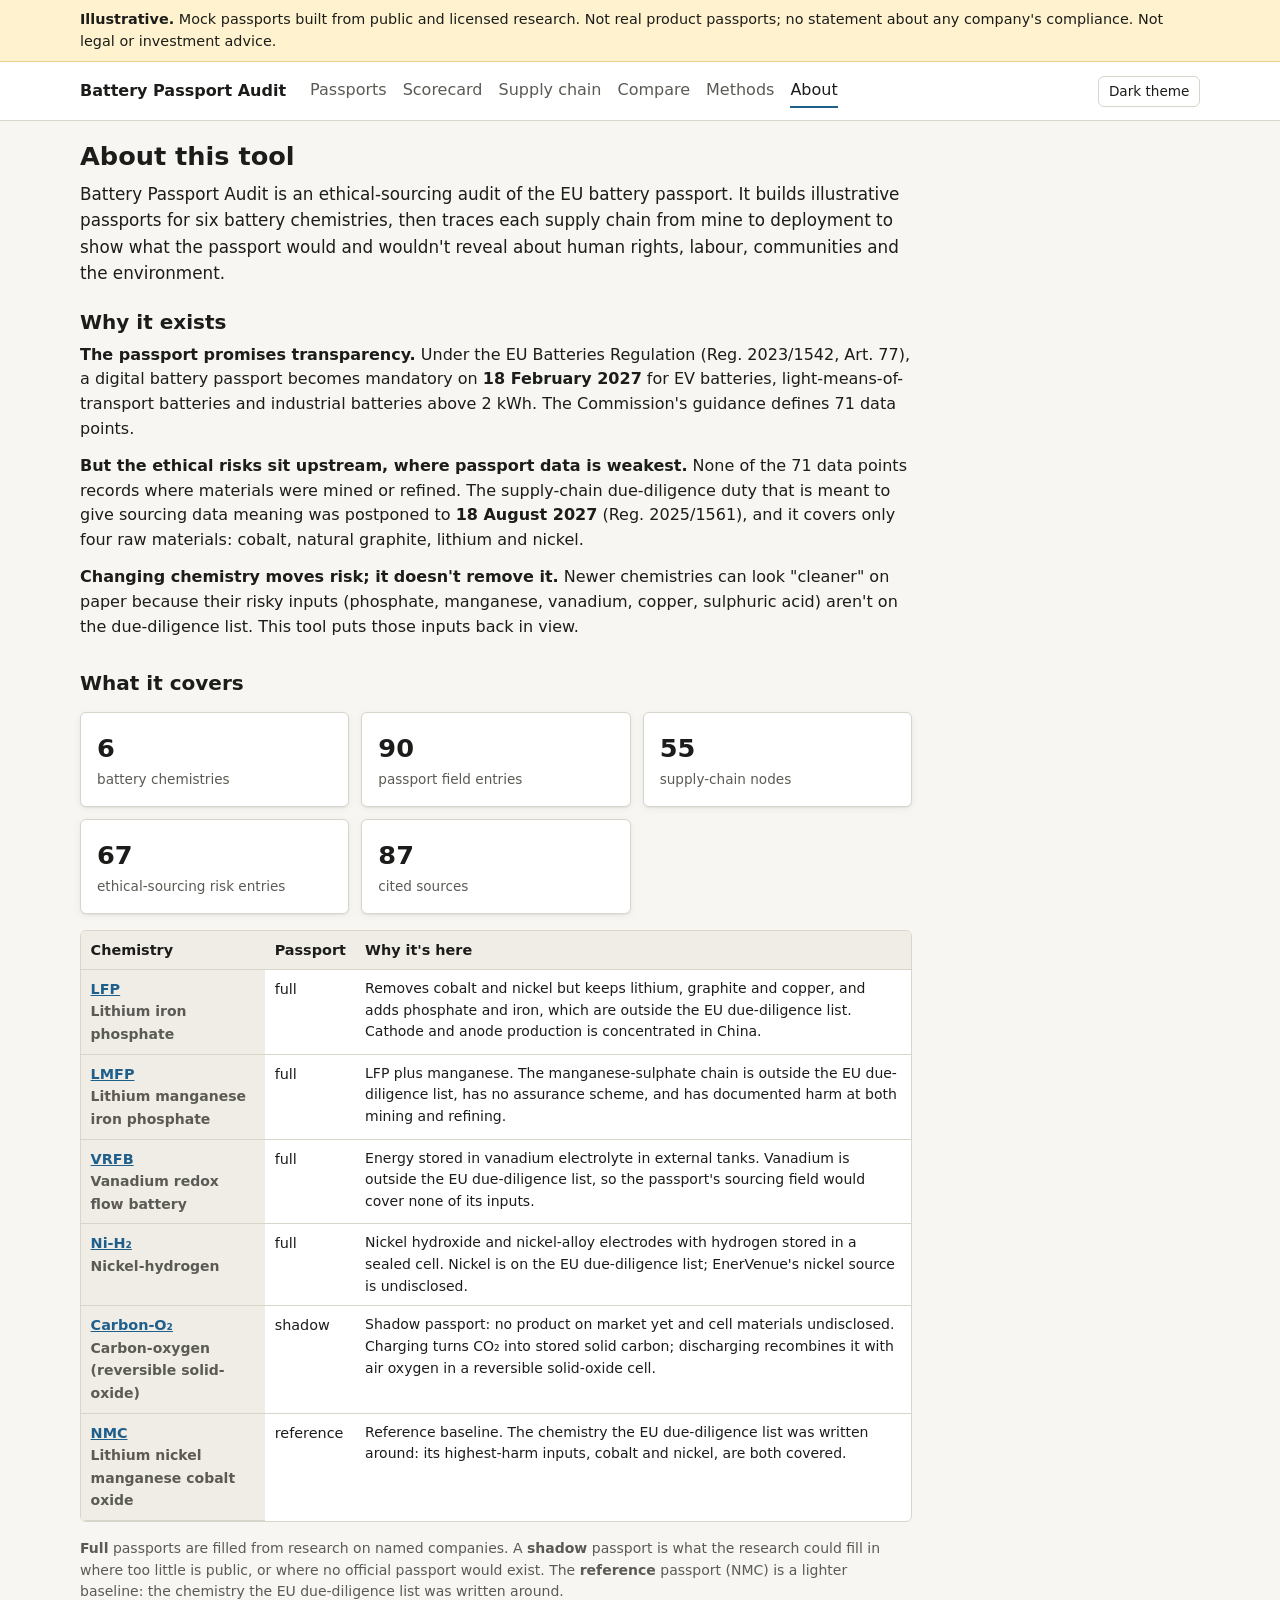
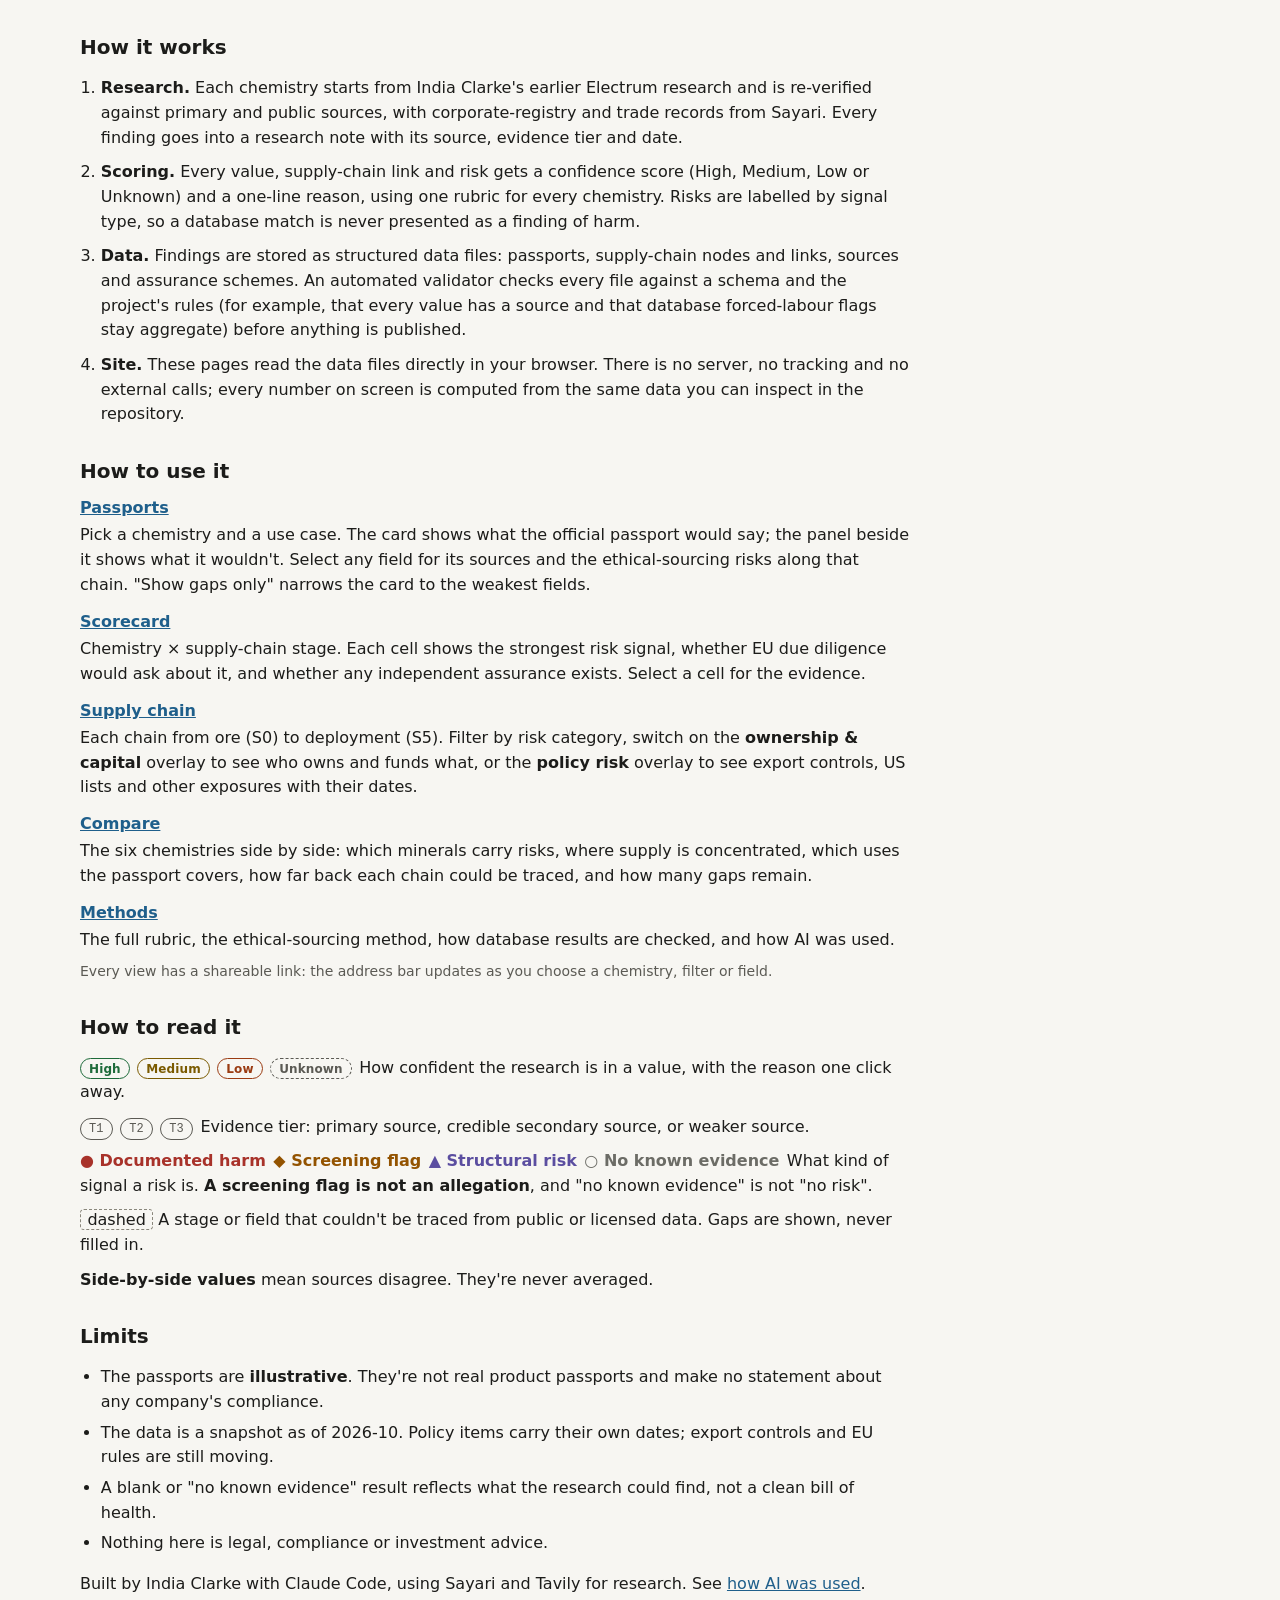
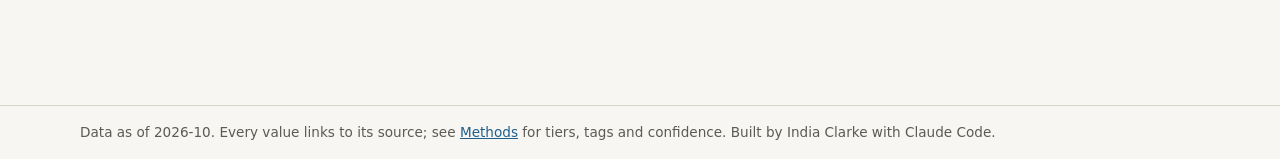
==== about.html @ ffc06df7 "B-29c: About this tool page about.html: why the tool exists (passport from 18 Feb 2027, DD postponed" ====
<!doctype html>
<html lang="en">
<head>
<meta charset="utf-8">
<meta name="viewport" content="width=device-width, initial-scale=1">
<title>About this tool · Battery Passport Audit</title>
<meta name="description" content="Why the Battery Passport Audit exists, what it shows, how it works and how to read it.">
<link rel="stylesheet" href="assets/styles.css">
</head>
<body>
<main id="main" class="wrap prose">
  <h1>About this tool</h1>
  <p class="lede">Battery Passport Audit is an ethical-sourcing audit of the EU battery passport. It builds illustrative passports for six battery
    chemistries, then traces each supply chain from mine to deployment to show what the passport would and wouldn't reveal about human rights, labour,
    communities and the environment.</p>

  <section id="why">
    <h2>Why it exists</h2>
    <p><strong>The passport promises transparency.</strong> Under the EU Batteries Regulation (Reg. 2023/1542, Art. 77), a digital battery passport becomes
      mandatory on <strong>18 February 2027</strong> for EV batteries, light-means-of-transport batteries and industrial batteries above 2 kWh. The Commission's
      guidance defines 71 data points.</p>
    <p><strong>But the ethical risks sit upstream, where passport data is weakest.</strong> None of the 71 data points records where materials were mined or
      refined. The supply-chain due-diligence duty that is meant to give sourcing data meaning was postponed to <strong>18 August 2027</strong>
      (Reg. 2025/1561), and it covers only four raw materials: cobalt, natural graphite, lithium and nickel.</p>
    <p><strong>Changing chemistry moves risk; it doesn't remove it.</strong> Newer chemistries can look "cleaner" on paper because their risky inputs
      (phosphate, manganese, vanadium, copper, sulphuric acid) aren't on the due-diligence list. This tool puts those inputs back in view.</p>
  </section>

  <section id="what">
    <h2>What it covers</h2>
    <div class="kpis" id="counts" aria-live="polite"></div>
    <div class="table-scroll"><table>
      <thead><tr><th scope="col">Chemistry</th><th scope="col">Passport</th><th scope="col">Why it's here</th></tr></thead>
      <tbody id="chems"></tbody>
    </table></div>
    <p class="small muted"><strong>Full</strong> passports are filled from research on named companies. A <strong>shadow</strong> passport is what the research
      could fill in where too little is public, or where no official passport would exist. The <strong>reference</strong> passport (NMC) is a lighter
      baseline: the chemistry the EU due-diligence list was written around.</p>
  </section>

  <section id="how">
    <h2>How it works</h2>
    <ol class="steps">
      <li><strong>Research.</strong> Each chemistry starts from India Clarke's earlier Electrum research and is re-verified against primary and public
        sources, with corporate-registry and trade records from Sayari. Every finding goes into a research note with its source, evidence tier and date.</li>
      <li><strong>Scoring.</strong> Every value, supply-chain link and risk gets a confidence score (High, Medium, Low or Unknown) and a one-line reason,
        using one rubric for every chemistry. Risks are labelled by signal type, so a database match is never presented as a finding of harm.</li>
      <li><strong>Data.</strong> Findings are stored as structured data files: passports, supply-chain nodes and links, sources and assurance schemes.
        An automated validator checks every file against a schema and the project's rules (for example, that every value has a source and that database
        forced-labour flags stay aggregate) before anything is published.</li>
      <li><strong>Site.</strong> These pages read the data files directly in your browser. There is no server, no tracking and no external calls; every
        number on screen is computed from the same data you can inspect in the repository.</li>
    </ol>
  </section>

  <section id="use">
    <h2>How to use it</h2>
    <dl class="pages">
      <dt><a href="index.html">Passports</a></dt>
      <dd>Pick a chemistry and a use case. The card shows what the official passport would say; the panel beside it shows what it wouldn't. Select any field
        for its sources and the ethical-sourcing risks along that chain. "Show gaps only" narrows the card to the weakest fields.</dd>
      <dt><a href="scorecard.html">Scorecard</a></dt>
      <dd>Chemistry × supply-chain stage. Each cell shows the strongest risk signal, whether EU due diligence would ask about it, and whether any
        independent assurance exists. Select a cell for the evidence.</dd>
      <dt><a href="supply-chain.html">Supply chain</a></dt>
      <dd>Each chain from ore (S0) to deployment (S5). Filter by risk category, switch on the <strong>ownership &amp; capital</strong> overlay to see who
        owns and funds what, or the <strong>policy risk</strong> overlay to see export controls, US lists and other exposures with their dates.</dd>
      <dt><a href="compare.html">Compare</a></dt>
      <dd>The six chemistries side by side: which minerals carry risks, where supply is concentrated, which uses the passport covers, how far back each
        chain could be traced, and how many gaps remain.</dd>
      <dt><a href="methods.html">Methods</a></dt>
      <dd>The full rubric, the ethical-sourcing method, how database results are checked, and how AI was used.</dd>
    </dl>
    <p class="small muted">Every view has a shareable link: the address bar updates as you choose a chemistry, filter or field.</p>
  </section>

  <section id="read">
    <h2>How to read it</h2>
    <ul class="read-list">
      <li><span class="badge conf-High">High</span> <span class="badge conf-Medium">Medium</span> <span class="badge conf-Low">Low</span>
        <span class="badge conf-Unknown">Unknown</span> How confident the research is in a value, with the reason one click away.</li>
      <li><span class="badge tier">T1</span> <span class="badge tier">T2</span> <span class="badge tier">T3</span> Evidence tier: primary source, credible
        secondary source, or weaker source.</li>
      <li><span class="sig sig-documented-harm">● Documented harm</span> <span class="sig sig-screening-flag">◆ Screening flag</span>
        <span class="sig sig-structural">▲ Structural risk</span> <span class="sig sig-no-known-evidence">○ No known evidence</span>
        What kind of signal a risk is. <strong>A screening flag is not an allegation</strong>, and "no known evidence" is not "no risk".</li>
      <li><span class="cell-gap" style="padding:0 .4rem">dashed</span> A stage or field that couldn't be traced from public or licensed data. Gaps are
        shown, never filled in.</li>
      <li><strong>Side-by-side values</strong> mean sources disagree. They're never averaged.</li>
    </ul>
  </section>

  <section id="limits">
    <h2>Limits</h2>
    <ul>
      <li>The passports are <strong>illustrative</strong>. They're not real product passports and make no statement about any company's compliance.</li>
      <li>The data is a snapshot as of <span data-asof></span>. Policy items carry their own dates; export controls and EU rules are still moving.</li>
      <li>A blank or "no known evidence" result reflects what the research could find, not a clean bill of health.</li>
      <li>Nothing here is legal, compliance or investment advice.</li>
    </ul>
    <p>Built by India Clarke with Claude Code, using Sayari and Tavily for research. See <a href="methods.html#ai">how AI was used</a>.</p>
  </section>
</main>

<script type="module">
import { loadData, shell, setAsOf, fail, esc } from "./assets/app.js";
shell("about.html");
const ORDER = ["lfp", "lmfp", "vrfb", "ni-h2", "carbon-o2", "nmc"];
loadData().then((d) => {
  setAsOf(d);
  const risks = d.nodes.flatMap((n) => n.ethical_risks);
  document.getElementById("counts").innerHTML = [
    [d.chemistries.length, "battery chemistries"],
    [d.passports.length, "passport field entries"],
    [d.nodes.length, "supply-chain nodes"],
    [risks.length, "ethical-sourcing risk entries"],
    [Object.keys(d.sources).length, "cited sources"],
  ].map(([n, l]) => `<div class="card kpi"><div class="num">${n}</div><div class="lab">${esc(l)}</div></div>`).join("");
  document.getElementById("chems").innerHTML = ORDER.map((id) => d.chemById[id]).map((c) =>
    `<tr><th scope="row"><a href="index.html?chem=${c.id}">${esc(c.short)}</a><br><span class="small muted">${esc(c.name)}</span></th>
      <td>${esc(c.passport_type)}</td><td class="small">${esc(c.summary)}</td></tr>`).join("");
}).catch(fail);
</script>
</body>
</html>
---- assets/styles.css ----
/* Battery Passport Audit — shared styles. Plain CSS, no build step. */
:root {
  --bg: #f7f6f2;
  --surface: #ffffff;
  --surface-2: #efede6;
  --fg: #1c1c1a;
  --muted: #5b5a54;
  --line: #d8d5cb;
  --accent: #1f5f8b;
  --accent-fg: #ffffff;
  --banner: #fff3cf;
  --banner-line: #e6cf86;
  /* signal colours (always paired with a shape and text) */
  --harm: #a8322a;
  --flag: #935300;
  --structural: #5b4ea0;
  --none: #6c6c66;
  --gap-line: #8a877c;
  /* confidence */
  --c-high: #1e6b3a;
  --c-medium: #7a5a00;
  --c-low: #9a3b12;
  --c-unknown: #5b5a54;
  --radius: 6px;
  --shadow: 0 1px 2px rgba(0, 0, 0, 0.06), 0 2px 8px rgba(0, 0, 0, 0.05);
  --font: system-ui, -apple-system, "Segoe UI", Roboto, sans-serif;
  --mono: ui-monospace, SFMono-Regular, Menlo, monospace;
  color-scheme: light;
}
@media (prefers-color-scheme: dark) {
  :root:not([data-theme="light"]) {
    --bg: #151514; --surface: #1d1d1b; --surface-2: #262623; --fg: #ecebe5; --muted: #a8a69d; --line: #3a3934;
    --accent: #7fb6dd; --accent-fg: #10161b; --banner: #3a321a; --banner-line: #6b5a24;
    --harm: #f08a7e; --flag: #f0b45c; --structural: #b4a8f0; --none: #a8a69d; --gap-line: #8f8c80;
    --c-high: #79d29a; --c-medium: #e7c25a; --c-low: #f29a6c; --c-unknown: #a8a69d;
    --shadow: none; color-scheme: dark;
  }
}
:root[data-theme="dark"] {
  --bg: #151514; --surface: #1d1d1b; --surface-2: #262623; --fg: #ecebe5; --muted: #a8a69d; --line: #3a3934;
  --accent: #7fb6dd; --accent-fg: #10161b; --banner: #3a321a; --banner-line: #6b5a24;
  --harm: #f08a7e; --flag: #f0b45c; --structural: #b4a8f0; --none: #a8a69d; --gap-line: #8f8c80;
  --c-high: #79d29a; --c-medium: #e7c25a; --c-low: #f29a6c; --c-unknown: #a8a69d;
  --shadow: none; color-scheme: dark;
}

* { box-sizing: border-box; }
html { -webkit-text-size-adjust: 100%; }
body { margin: 0; background: var(--bg); color: var(--fg); font: 16px/1.55 var(--font); }
a { color: var(--accent); }
:focus-visible { outline: 3px solid var(--accent); outline-offset: 2px; border-radius: 3px; }
h1, h2, h3 { line-height: 1.25; margin: 0 0 0.5rem; }
h1 { font-size: 1.6rem; }
h2 { font-size: 1.25rem; margin-top: 1.5rem; }
h3 { font-size: 1.05rem; }
p { margin: 0 0 0.75rem; }
.muted { color: var(--muted); }
.small { font-size: 0.875rem; }
.sr-only { position: absolute; width: 1px; height: 1px; margin: -1px; padding: 0; border: 0; overflow: hidden; clip: rect(0 0 0 0); white-space: nowrap; }
a.sr-only:focus { position: fixed; top: 0.5rem; left: 0.5rem; width: auto; height: auto; margin: 0; padding: 0.5rem 0.75rem; clip: auto; overflow: visible;
  z-index: 10; background: var(--surface); color: var(--fg); border: 2px solid var(--accent); border-radius: var(--radius); }

/* layout */
.wrap { max-width: 72rem; margin: 0 auto; padding: 0 16px; }
main.wrap { padding-top: 1.25rem; padding-bottom: 3rem; }
.site-header { background: var(--surface); border-bottom: 1px solid var(--line); }
.site-header .wrap { display: flex; flex-wrap: wrap; align-items: center; gap: 0.5rem 1.5rem; padding-top: 0.75rem; padding-bottom: 0.75rem; }
.brand { font-weight: 700; color: var(--fg); text-decoration: none; }
.nav { display: flex; flex-wrap: wrap; gap: 0.25rem 1rem; }
.nav a { text-decoration: none; color: var(--muted); padding: 0.25rem 0; border-bottom: 2px solid transparent; }
.nav a[aria-current="page"] { color: var(--fg); border-bottom-color: var(--accent); }
.theme-toggle { margin-left: auto; background: none; border: 1px solid var(--line); color: var(--fg); border-radius: var(--radius); padding: 0.25rem 0.6rem; cursor: pointer; font: inherit; font-size: 0.85rem; }
.banner { background: var(--banner); border-bottom: 1px solid var(--banner-line); font-size: 0.9rem; }
.banner .wrap { padding-top: 0.5rem; padding-bottom: 0.5rem; }
.lede { font-size: 1.05rem; max-width: 52rem; }
.card { background: var(--surface); border: 1px solid var(--line); border-radius: var(--radius); box-shadow: var(--shadow); padding: 1rem; }

/* badges: text first, colour second */
.badge { display: inline-flex; align-items: center; gap: 0.25rem; font-size: 0.75rem; font-weight: 600; letter-spacing: 0.01em;
  border: 1px solid currentColor; border-radius: 999px; padding: 0.05rem 0.5rem; white-space: nowrap; line-height: 1.5; }
.badge.tier, .badge.tag { color: var(--muted); font-family: var(--mono); font-weight: 500; }
.badge.conf-High { color: var(--c-high); }
.badge.conf-Medium { color: var(--c-medium); }
.badge.conf-Low { color: var(--c-low); }
.badge.conf-Unknown { color: var(--c-unknown); border-style: dashed; }
.sig { font-weight: 600; white-space: nowrap; }
.sig-documented-harm { color: var(--harm); }
.sig-screening-flag { color: var(--flag); }
.sig-structural { color: var(--structural); }
.sig-no-known-evidence { color: var(--none); }
.cov { font-size: 0.8rem; white-space: nowrap; }
.cov-not-covered { font-weight: 700; }

/* tables */
.table-scroll { position: relative; overflow-x: auto; border: 1px solid var(--line); border-radius: var(--radius); background: var(--surface); }
table { border-collapse: collapse; width: 100%; font-size: 0.9rem; }
th, td { text-align: left; vertical-align: top; padding: 0.5rem 0.6rem; border-bottom: 1px solid var(--line); }
th { background: var(--surface-2); font-weight: 600; }
tr:last-child td { border-bottom: 0; }

/* scorecard grid */
.scorecard th[scope="row"] { min-width: 6.5rem; }
.scorecard td, .scorecard th { padding: 0.4rem 0.35rem; }
.cell-btn .meta.nc { color: var(--fg); font-weight: 700; }
.cell-btn { all: unset; display: block; width: 100%; min-width: 6.2rem; cursor: pointer; border-radius: 4px; padding: 0.35rem; box-sizing: border-box; }
.cell-btn:hover { background: var(--surface-2); }
.cell-btn:focus-visible { outline: 3px solid var(--accent); }
.cell-btn .sig { display: block; font-size: 0.85rem; }
.cell-btn .cats { display: block; font-family: var(--mono); font-size: 0.72rem; color: var(--muted); margin: 0.15rem 0; }
.cell-btn .meta { display: block; font-size: 0.75rem; color: var(--muted); }
.cell-empty { color: var(--muted); font-size: 0.8rem; }
.cell-gap { border: 1.5px dashed var(--gap-line); border-radius: 4px; }
td.selected { background: var(--surface-2); }

/* panel / drawer */
.panel { margin-top: 1rem; }
.risk-list { list-style: none; padding: 0; margin: 0; display: grid; gap: 0.75rem; }
.risk-list li { border-left: 4px solid var(--line); padding: 0.25rem 0 0.25rem 0.75rem; }
.risk-list li.documented-harm { border-left-color: var(--harm); }
.risk-list li.screening-flag { border-left-color: var(--flag); }
.risk-list li.structural { border-left-color: var(--structural); }
.risk-list .chips { display: flex; flex-wrap: wrap; gap: 0.35rem; margin: 0.25rem 0; }
.sources { font-size: 0.85rem; margin: 0.25rem 0 0; padding-left: 1.1rem; }
.flag-label { font-size: 0.8rem; font-style: italic; color: var(--muted); }

.legend { display: flex; flex-wrap: wrap; gap: 0.5rem 1.25rem; font-size: 0.85rem; margin: 0.75rem 0 1rem; }
.kpis { display: grid; grid-template-columns: repeat(auto-fit, minmax(13rem, 1fr)); gap: 0.75rem; margin: 1rem 0; }
.kpi .num { font-size: 1.6rem; font-weight: 700; }
.kpi .lab { font-size: 0.85rem; color: var(--muted); }
.footer { border-top: 1px solid var(--line); margin-top: 3rem; padding: 1rem 0; font-size: 0.85rem; color: var(--muted); }

@media (max-width: 640px) {
  h1 { font-size: 1.35rem; }
  .theme-toggle { margin-left: 0; }
}
@media print { .site-header, .theme-toggle { display: none; } }

/* passport page */
.picker { display: flex; flex-wrap: wrap; gap: 0.5rem; margin: 1rem 0; }
.picker button { font: inherit; background: var(--surface); color: var(--fg); border: 1px solid var(--line); border-radius: var(--radius);
  padding: 0.45rem 0.8rem; cursor: pointer; text-align: left; }
.picker button[aria-pressed="true"] { border-color: var(--accent); box-shadow: inset 0 0 0 1px var(--accent); }
.picker .pt { display: block; font-size: 0.75rem; color: var(--muted); }
.passport-layout { display: grid; grid-template-columns: minmax(0, 2fr) minmax(0, 1fr); gap: 1rem; align-items: start; }
@media (max-width: 900px) { .passport-layout { grid-template-columns: minmax(0, 1fr); } }
.passport { border-width: 2px; }
.passport-head { display: flex; flex-wrap: wrap; justify-content: space-between; gap: 0.5rem; border-bottom: 1px solid var(--line); padding-bottom: 0.75rem; margin-bottom: 0.5rem; }
.stamp { font-size: 0.75rem; font-weight: 700; letter-spacing: 0.08em; text-transform: uppercase; color: var(--flag); border: 2px solid currentColor;
  border-radius: 4px; padding: 0.1rem 0.45rem; align-self: flex-start; }
.field-group h3 { font-size: 0.8rem; text-transform: uppercase; letter-spacing: 0.06em; color: var(--muted); margin: 1rem 0 0.25rem; }
.field { display: grid; grid-template-columns: 2.6rem minmax(0, 13rem) minmax(0, 1fr); gap: 0.25rem 0.75rem; padding: 0.55rem 0; border-top: 1px solid var(--line); }
.field .no { font-family: var(--mono); font-size: 0.8rem; color: var(--muted); padding-top: 0.1rem; }
.field .label { font-weight: 600; font-size: 0.92rem; }
.field .vals { display: grid; gap: 0.35rem; }
.field .val .chips { display: flex; flex-wrap: wrap; gap: 0.3rem; margin-top: 0.15rem; }
.field .conflict-row { display: grid; grid-template-columns: repeat(auto-fit, minmax(9rem, 1fr)); gap: 0.5rem; }
.field .conflict-row .val { border: 1px solid var(--line); border-radius: 4px; padding: 0.35rem 0.5rem; }
.val.superseded { opacity: 0.7; text-decoration: line-through; }
.field.deferred .vals, .field.empty .vals { border: 1.5px dashed var(--gap-line); border-radius: 4px; padding: 0.35rem 0.5rem; }
.field .note { font-size: 0.8rem; color: var(--muted); }
.open-detail { font: inherit; font-size: 0.8rem; background: none; border: 0; color: var(--accent); text-decoration: underline; cursor: pointer; padding: 0; justify-self: start; }
@media (max-width: 640px) { .field { grid-template-columns: 2.2rem minmax(0, 1fr); } .field .vals { grid-column: 1 / -1; } }
.shadow-panel h2 { margin-top: 0; font-size: 1.1rem; }
.shadow-panel ul { padding-left: 1.1rem; margin: 0.25rem 0 0.75rem; font-size: 0.9rem; }
.shadow-panel li { margin-bottom: 0.3rem; }
.use-toggle { display: flex; flex-wrap: wrap; gap: 0; margin: 0.5rem 0; }
.use-toggle button { font: inherit; font-size: 0.85rem; background: var(--surface); color: var(--fg); border: 1px solid var(--line); padding: 0.3rem 0.7rem; cursor: pointer; margin-left: -1px; }
.use-toggle button:first-child { border-radius: var(--radius) 0 0 var(--radius); margin-left: 0; }
.use-toggle button:last-child { border-radius: 0 var(--radius) var(--radius) 0; }
.use-toggle button[aria-pressed="true"] { background: var(--accent); color: var(--accent-fg); border-color: var(--accent); position: relative; }
.scope { border-left: 4px solid var(--c-high); background: var(--surface-2); padding: 0.5rem 0.75rem; border-radius: 0 4px 4px 0; margin-bottom: 0.5rem; display: grid; gap: 0.25rem; }
.scope .chips { display: flex; flex-wrap: wrap; gap: 0.35rem; align-items: center; }
.scope-likely, .scope-unclear { border-left-color: var(--c-medium); }
.scope-out-of-scope { border-left-color: var(--c-low); }
.badge.shadow-tag { color: var(--structural); border-style: dashed; }
/* detail panel */
dialog.detail { border: 1px solid var(--line); border-radius: var(--radius); background: var(--surface); color: var(--fg); padding: 0;
  width: min(44rem, 100vw - 2rem); max-height: calc(100vh - 2rem); margin: 1rem 1rem 1rem auto; box-shadow: var(--shadow); }
dialog.detail::backdrop { background: rgba(0, 0, 0, 0.35); }
.detail-inner { padding: 1rem 1.25rem 1.5rem; }
.detail-head { display: flex; justify-content: space-between; gap: 1rem; align-items: flex-start; }
.detail-head h2 { margin-top: 0; }
.detail-close { font: inherit; background: none; border: 1px solid var(--line); border-radius: var(--radius); color: var(--fg); cursor: pointer; padding: 0.15rem 0.55rem; }
.tabs { display: flex; gap: 0.25rem; border-bottom: 1px solid var(--line); margin: 0.5rem 0 1rem; }
.tabs [role="tab"] { font: inherit; background: none; border: 0; border-bottom: 3px solid transparent; color: var(--muted); padding: 0.4rem 0.6rem; cursor: pointer; }
.tabs [role="tab"][aria-selected="true"] { color: var(--fg); border-bottom-color: var(--accent); font-weight: 600; }
.detail h4 { font-size: 0.95rem; margin: 1rem 0 0.4rem; }
.detail .val { margin-bottom: 0.5rem; }
.detail .val .chips { display: flex; flex-wrap: wrap; gap: 0.3rem; margin-top: 0.15rem; }
.detail .conflict-row { display: grid; grid-template-columns: repeat(auto-fit, minmax(12rem, 1fr)); gap: 0.5rem; }
.detail .conflict-row .val { border: 1px solid var(--line); border-radius: 4px; padding: 0.4rem 0.5rem; }
@media (max-width: 640px) { dialog.detail { width: 100vw; max-width: 100vw; max-height: 100vh; height: 100vh; margin: 0; border-radius: 0; } }
/* supply-chain explorer */
.chain-controls { display: flex; flex-wrap: wrap; align-items: center; gap: 0.5rem 1rem; margin: 0.5rem 0; }
.chain-controls select { font: inherit; font-size: 0.9rem; margin-left: 0.4rem; padding: 0.25rem 0.4rem; background: var(--surface); color: var(--fg); border: 1px solid var(--line); border-radius: var(--radius); }
.chain { position: relative; background: var(--surface); border: 1px solid var(--line); border-radius: var(--radius); padding: 0.75rem; }
.chain-edges { position: absolute; inset: 0; pointer-events: none; overflow: visible; }
.chain-edges .edge { fill: none; stroke: var(--gap-line); stroke-width: 1.5; }
.chain-edges .edge.conf-Low, .chain-edges .edge.conf-Unknown { stroke-dasharray: 4 4; }
.chain-edges .edge.dim { opacity: 0.2; }
.chain-cols { position: relative; display: grid; grid-template-columns: repeat(6, minmax(0, 1fr)); gap: 1.75rem; }
.col { display: flex; flex-direction: column; gap: 0.6rem; }
.col-head { font-size: 0.85rem; margin: 0 0 0.25rem; font-family: var(--mono); }
.col-head span, .list-head span { display: block; font-family: var(--font); font-weight: 400; font-size: 0.75rem; color: var(--muted); }
.node { font: inherit; text-align: left; background: var(--surface); color: var(--fg); border: 1.5px solid var(--line); border-radius: var(--radius);
  padding: 0.4rem 0.5rem; cursor: pointer; display: grid; gap: 0.15rem; width: 100%; transition: opacity 0.15s; }
.node:hover { border-color: var(--accent); }
.node.gap { border-style: dashed; border-color: var(--gap-line); background: var(--surface-2); }
.node.dim { opacity: 0.35; }
.node-name { font-size: 0.8rem; font-weight: 600; line-height: 1.3; }
.node-meta { font-size: 0.7rem; color: var(--muted); }
.node-badge { font-size: 0.75rem; display: flex; flex-wrap: wrap; gap: 0.15rem 0.4rem; align-items: baseline; }
.node-cats { font-family: var(--mono); font-size: 0.65rem; color: var(--muted); }
.chain-list { display: none; }
.list-head { font-size: 1rem; margin: 1.25rem 0 0.5rem; }
.list-item { margin-bottom: 0.6rem; }
.edge-text { font-size: 0.8rem; color: var(--muted); padding-left: 0.75rem; }
@media (max-width: 899px) { .chain { display: none; } .chain-list { display: block; } .node-name { font-size: 0.9rem; } }
@media (prefers-reduced-motion: reduce) { .node { transition: none; } }
.chain-controls .check { display: inline-flex; align-items: center; gap: 0.35rem; }
.chain-cols.with-own { grid-template-columns: repeat(7, minmax(0, 1fr)); gap: 1.4rem; }
.own-col { border-left: 1px dashed var(--line); padding-left: 0.6rem; }
.chain-edges .edge.ov-ownership, .chain-edges .edge.ov-capital { stroke: var(--accent); stroke-width: 2; }
.chain-edges .edge.ov-capital { stroke-dasharray: 6 3; }
.node-own { font-size: 0.7rem; color: var(--accent); border-top: 1px solid var(--line); padding-top: 0.2rem; margin-top: 0.1rem; }
.legend-own { display: inline-flex; align-items: center; gap: 0.35rem; color: var(--accent); }
.legend-own line { stroke: var(--accent); stroke-width: 2; }
.legend-own .lg-cap { stroke-dasharray: 6 3; }
.node.pol-hit { border-color: var(--flag); box-shadow: 0 0 0 2px var(--flag); }
.node-pol { font-size: 0.7rem; color: var(--fg); border-top: 1px solid var(--line); padding-top: 0.2rem; margin-top: 0.1rem; }
.node-pol strong { color: var(--flag); }
.node-pol .asof { color: var(--muted); white-space: nowrap; }
[hidden] { display: none !important; }
.chain-controls select { max-width: 22rem; }
/* compare page */
.toc { margin: 0.5rem 0 1rem; }
main > section + section { margin-top: 2rem; }
.bar { display: block; position: relative; background: var(--surface-2); border-radius: 3px; height: 1.3rem; min-width: 6rem; }
.bar::before { content: ""; position: absolute; inset: 0 auto 0 0; width: var(--w); background: var(--flag); opacity: 0.35; border-radius: 3px; }
.bar span { position: relative; padding-left: 0.35rem; font-weight: 700; font-size: 0.85rem; }
.depth { font-size: 0.8rem; font-weight: 600; padding: 0.05rem 0.45rem; border-radius: 4px; border: 1px solid currentColor; white-space: nowrap; }
.depth-Entity { color: var(--c-high); }
.depth-Country { color: var(--c-medium); }
.depth-Low { color: var(--c-low); }
.depth-Gap { color: var(--c-unknown); border-style: dashed; }
.scope-cell { font-weight: 600; }
.scope-cell.scope-out-of-scope { color: var(--c-low); }
#t-minerals td { text-align: center; }
.mcell .sig { font-size: 1.05rem; text-decoration: none; }
.mcell.nc, .nc-key { background: color-mix(in srgb, var(--harm) 12%, transparent); }
.nc-key { padding: 0 0.3rem; border-radius: 3px; }
.passport-id { display: flex; flex-direction: column; align-items: flex-end; gap: 0.4rem; }
.qr { margin: 0; width: 7.5rem; text-align: center; }
.qr svg { width: 5.5rem; height: 5.5rem; display: block; margin: 0 auto; background: #fff; border-radius: 3px; }
.qr svg rect[fill="white"], .qr svg rect[fill="#ffffff"] { fill: #fff; }
.qr figcaption { font-size: 0.65rem; color: var(--muted); line-height: 1.3; margin-top: 0.2rem; }
.prose > * { max-width: 52rem; }
.prose ul, .prose ol { padding-left: 1.3rem; }
.prose li { margin-bottom: 0.35rem; }
.prose h3 { margin-top: 1.25rem; }
.prose .table-scroll { margin: 0.5rem 0 1rem; }
.table-scroll tbody th[scope="row"] { position: sticky; left: 0; z-index: 1; }
.mcell { white-space: nowrap; }
@media (max-width: 640px) { .kpis { grid-template-columns: 1fr 1fr; gap: 0.5rem; } .kpi .num { font-size: 1.3rem; } .kpi { padding: 0.6rem; } }
/* about page */
.steps { counter-reset: none; }
.steps li { margin-bottom: 0.6rem; }
dl.pages { margin: 0.5rem 0; }
dl.pages dt { font-weight: 700; margin-top: 0.75rem; }
dl.pages dd { margin: 0.15rem 0 0; }
.read-list { list-style: none; padding-left: 0 !important; }
.read-list li { margin-bottom: 0.6rem; }
.read-list .badge, .read-list .sig { margin-right: 0.15rem; }
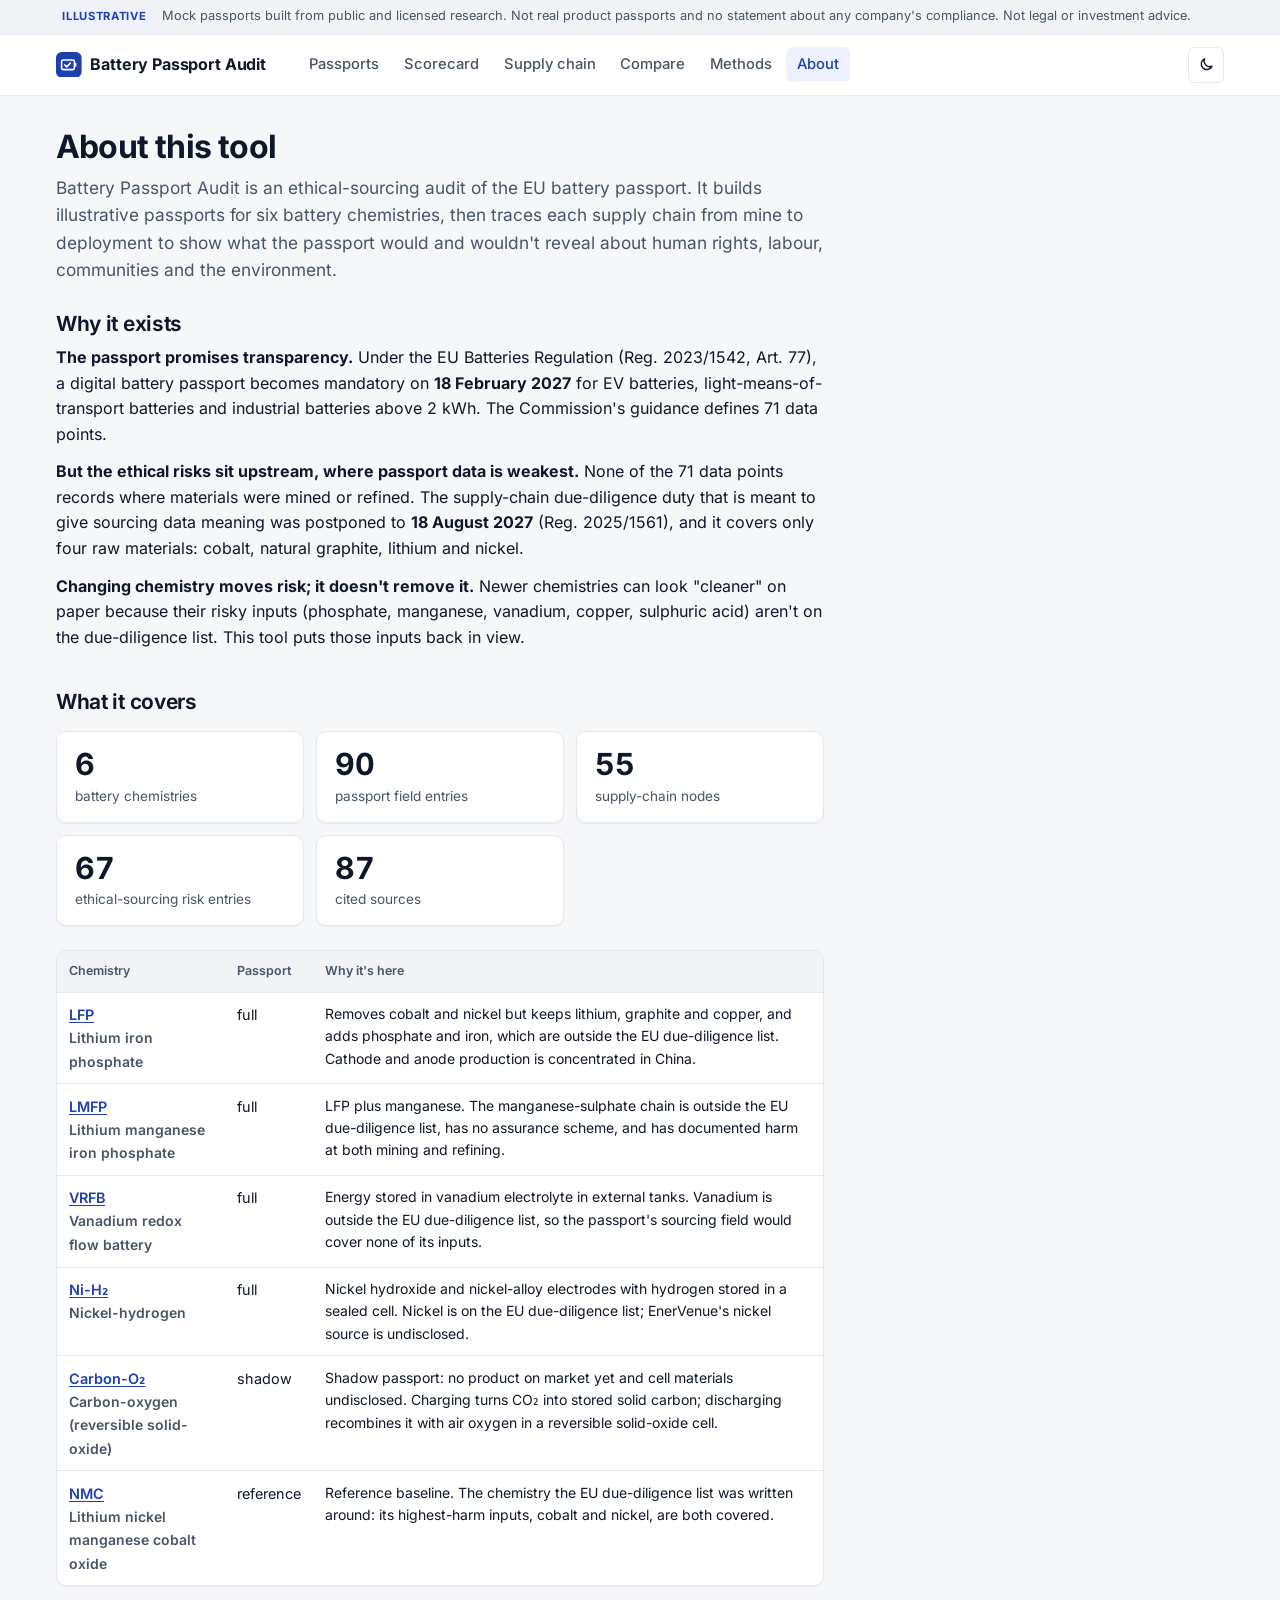
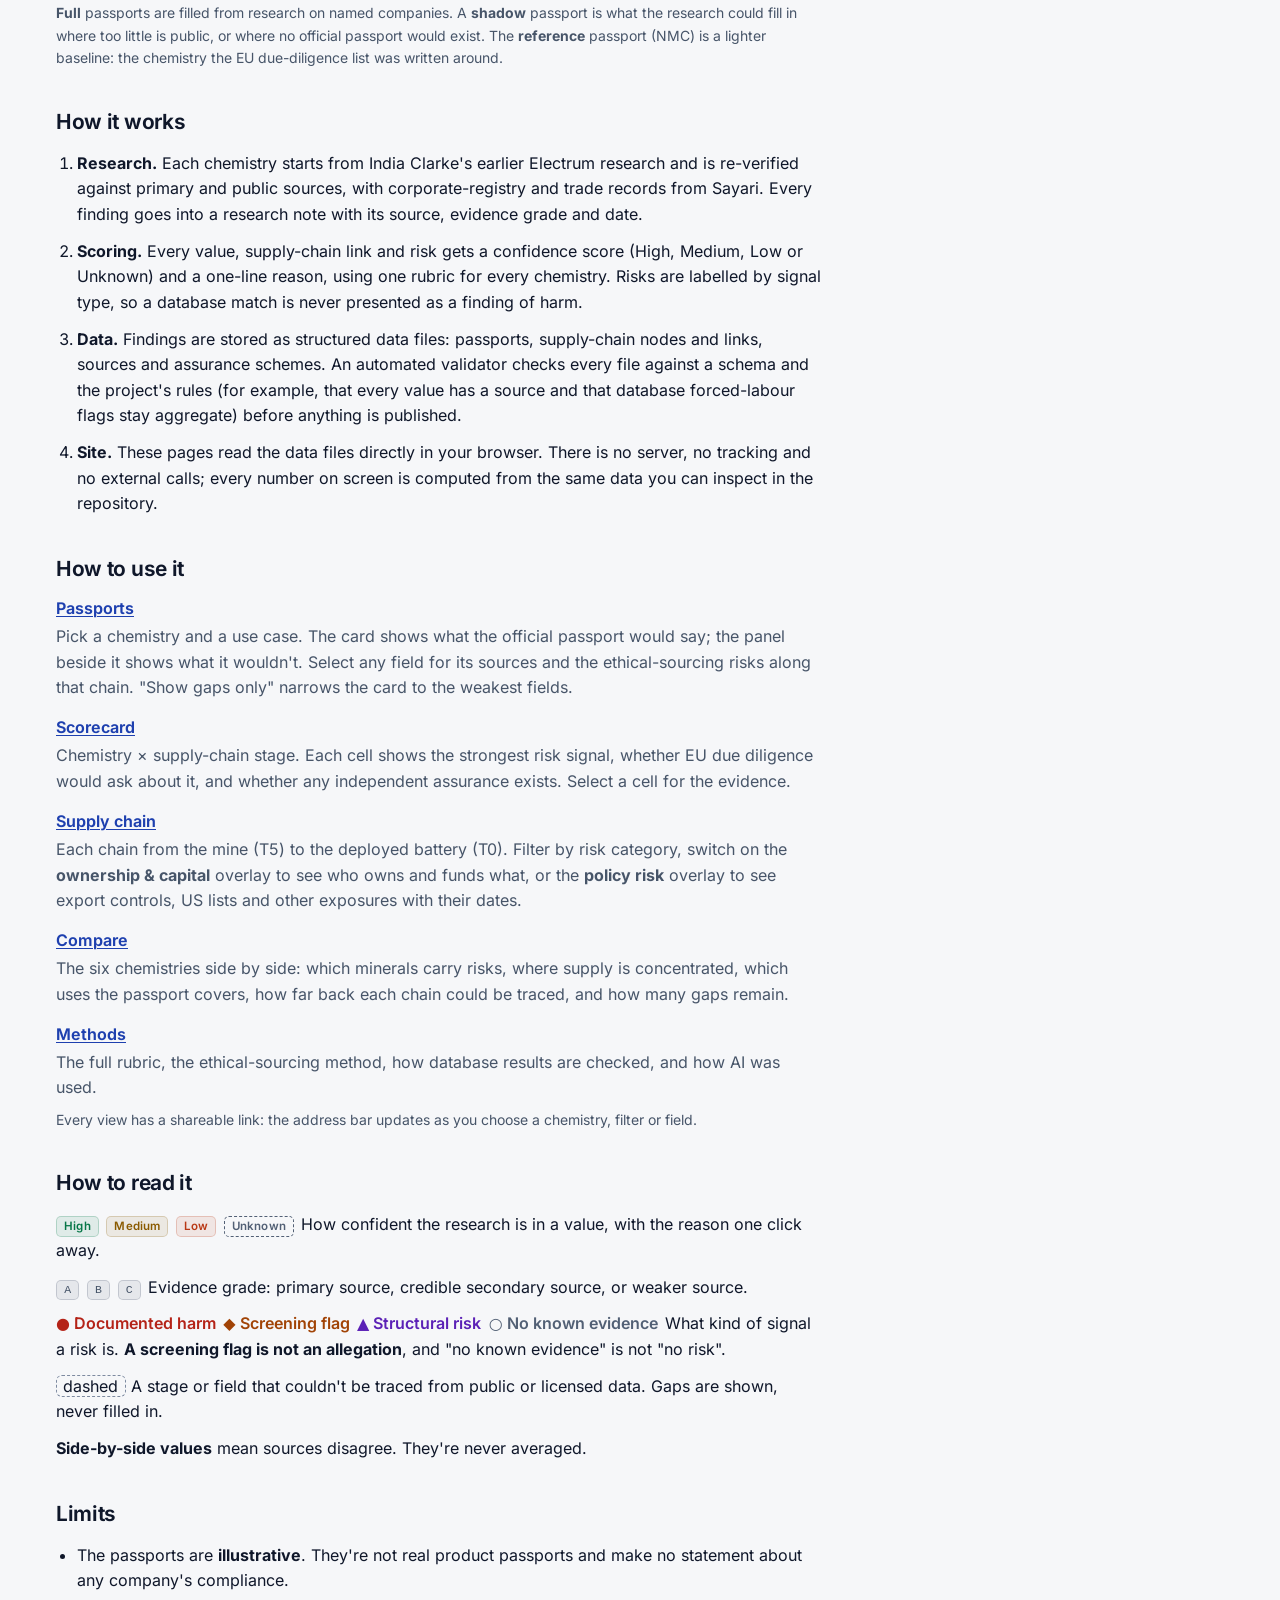
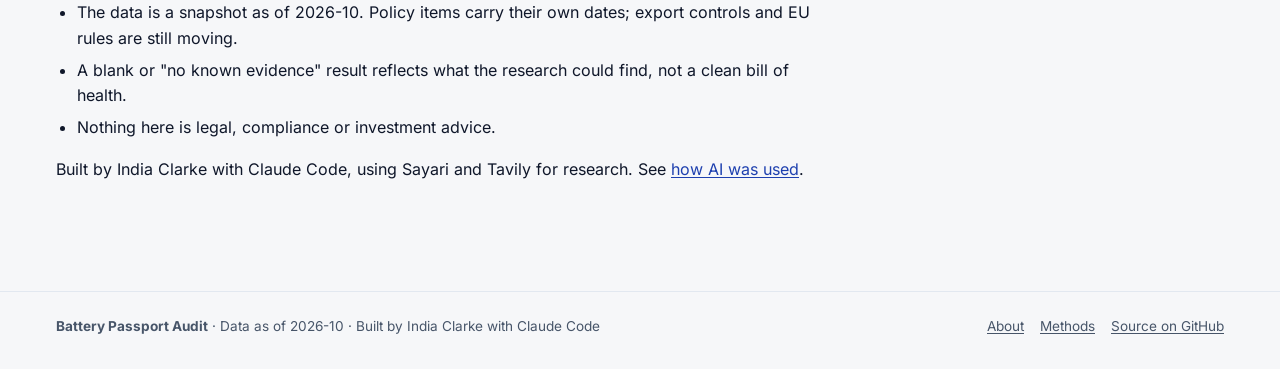
==== commit b19dec03: "Relabel supply-chain tiers (T0-T5) and evidence grades (A-C); explain the diamond - Stages now displ" ====
--- a/about.html
+++ b/about.html
@@ -42,7 +42,7 @@
     <h2>How it works</h2>
     <ol class="steps">
       <li><strong>Research.</strong> Each chemistry starts from India Clarke's earlier Electrum research and is re-verified against primary and public
-        sources, with corporate-registry and trade records from Sayari. Every finding goes into a research note with its source, evidence tier and date.</li>
+        sources, with corporate-registry and trade records from Sayari. Every finding goes into a research note with its source, evidence grade and date.</li>
       <li><strong>Scoring.</strong> Every value, supply-chain link and risk gets a confidence score (High, Medium, Low or Unknown) and a one-line reason,
         using one rubric for every chemistry. Risks are labelled by signal type, so a database match is never presented as a finding of harm.</li>
       <li><strong>Data.</strong> Findings are stored as structured data files: passports, supply-chain nodes and links, sources and assurance schemes.
@@ -63,7 +63,7 @@
       <dd>Chemistry × supply-chain stage. Each cell shows the strongest risk signal, whether EU due diligence would ask about it, and whether any
         independent assurance exists. Select a cell for the evidence.</dd>
       <dt><a href="supply-chain.html">Supply chain</a></dt>
-      <dd>Each chain from ore (S0) to deployment (S5). Filter by risk category, switch on the <strong>ownership &amp; capital</strong> overlay to see who
+      <dd>Each chain from the mine (T5) to the deployed battery (T0). Filter by risk category, switch on the <strong>ownership &amp; capital</strong> overlay to see who
         owns and funds what, or the <strong>policy risk</strong> overlay to see export controls, US lists and other exposures with their dates.</dd>
       <dt><a href="compare.html">Compare</a></dt>
       <dd>The six chemistries side by side: which minerals carry risks, where supply is concentrated, which uses the passport covers, how far back each
@@ -79,7 +79,7 @@
     <ul class="read-list">
       <li><span class="badge conf-High">High</span> <span class="badge conf-Medium">Medium</span> <span class="badge conf-Low">Low</span>
         <span class="badge conf-Unknown">Unknown</span> How confident the research is in a value, with the reason one click away.</li>
-      <li><span class="badge tier">T1</span> <span class="badge tier">T2</span> <span class="badge tier">T3</span> Evidence tier: primary source, credible
+      <li><span class="badge tier">A</span> <span class="badge tier">B</span> <span class="badge tier">C</span> Evidence grade: primary source, credible
         secondary source, or weaker source.</li>
       <li><span class="sig sig-documented-harm">● Documented harm</span> <span class="sig sig-screening-flag">◆ Screening flag</span>
         <span class="sig sig-structural">▲ Structural risk</span> <span class="sig sig-no-known-evidence">○ No known evidence</span>
--- a/assets/styles.css
+++ b/assets/styles.css
@@ -1,273 +1,344 @@
 /* Battery Passport Audit — shared styles. Plain CSS, no build step. */
+
+/* ---------- font (self-hosted, SIL OFL; see assets/fonts/OFL-Inter.txt) ---------- */
+@font-face {
+  font-family: "Inter";
+  src: url("fonts/inter-latin-var.woff2") format("woff2");
+  font-weight: 100 900;
+  font-style: normal;
+  font-display: swap;
+  unicode-range: U+0000-00FF, U+0131, U+0152-0153, U+02BB-02BC, U+02C6, U+02DA, U+02DC, U+0304, U+0308, U+0329, U+2000-206F, U+20AC, U+2122, U+2191, U+2193, U+2212, U+2215, U+FEFF, U+FFFD;
+}
+
+/* ---------- tokens ---------- */
 :root {
-  --bg: #f7f6f2;
+  --bg: #f6f7f9;
   --surface: #ffffff;
-  --surface-2: #efede6;
-  --fg: #1c1c1a;
-  --muted: #5b5a54;
-  --line: #d8d5cb;
-  --accent: #1f5f8b;
+  --surface-2: #f1f3f6;
+  --fg: #0f172a;
+  --muted: #475569;
+  --line: #e2e8f0;
+  --line-strong: #cbd5e1;
+  --accent: #1e40af;
   --accent-fg: #ffffff;
-  --banner: #fff3cf;
-  --banner-line: #e6cf86;
+  --accent-soft: #eef2ff;
   /* signal colours (always paired with a shape and text) */
-  --harm: #a8322a;
-  --flag: #935300;
-  --structural: #5b4ea0;
-  --none: #6c6c66;
-  --gap-line: #8a877c;
+  --harm: #b42318;
+  --flag: #a14306;
+  --structural: #5b21b6;
+  --none: #526075;
+  --gap-line: #7d8aa0;
   /* confidence */
-  --c-high: #1e6b3a;
-  --c-medium: #7a5a00;
-  --c-low: #9a3b12;
-  --c-unknown: #5b5a54;
-  --radius: 6px;
-  --shadow: 0 1px 2px rgba(0, 0, 0, 0.06), 0 2px 8px rgba(0, 0, 0, 0.05);
-  --font: system-ui, -apple-system, "Segoe UI", Roboto, sans-serif;
+  --c-high: #067647;
+  --c-medium: #8a5a00;
+  --c-low: #b93815;
+  --c-unknown: #526075;
+  --radius: 10px;
+  --radius-sm: 6px;
+  --shadow: 0 1px 2px rgba(15, 23, 42, 0.05);
+  --shadow-lg: 0 12px 32px rgba(15, 23, 42, 0.16);
+  --font: "Inter", system-ui, -apple-system, "Segoe UI", Roboto, sans-serif;
   --mono: ui-monospace, SFMono-Regular, Menlo, monospace;
   color-scheme: light;
 }
 @media (prefers-color-scheme: dark) {
   :root:not([data-theme="light"]) {
-    --bg: #151514; --surface: #1d1d1b; --surface-2: #262623; --fg: #ecebe5; --muted: #a8a69d; --line: #3a3934;
-    --accent: #7fb6dd; --accent-fg: #10161b; --banner: #3a321a; --banner-line: #6b5a24;
-    --harm: #f08a7e; --flag: #f0b45c; --structural: #b4a8f0; --none: #a8a69d; --gap-line: #8f8c80;
-    --c-high: #79d29a; --c-medium: #e7c25a; --c-low: #f29a6c; --c-unknown: #a8a69d;
-    --shadow: none; color-scheme: dark;
+    --bg: #0b1220; --surface: #111a2b; --surface-2: #18233a; --fg: #e6ebf2; --muted: #9eabbe; --line: #24324a; --line-strong: #33445f;
+    --accent: #93b4ff; --accent-fg: #0b1220; --accent-soft: #1a2747;
+    --harm: #ff8a7a; --flag: #fdb35a; --structural: #c0aefc; --none: #9eabbe; --gap-line: #6f7f99;
+    --c-high: #5bd69a; --c-medium: #f5c451; --c-low: #ff9b6a; --c-unknown: #9eabbe;
+    --shadow: none; --shadow-lg: 0 12px 32px rgba(0, 0, 0, 0.5); color-scheme: dark;
   }
 }
 :root[data-theme="dark"] {
-  --bg: #151514; --surface: #1d1d1b; --surface-2: #262623; --fg: #ecebe5; --muted: #a8a69d; --line: #3a3934;
-  --accent: #7fb6dd; --accent-fg: #10161b; --banner: #3a321a; --banner-line: #6b5a24;
-  --harm: #f08a7e; --flag: #f0b45c; --structural: #b4a8f0; --none: #a8a69d; --gap-line: #8f8c80;
-  --c-high: #79d29a; --c-medium: #e7c25a; --c-low: #f29a6c; --c-unknown: #a8a69d;
-  --shadow: none; color-scheme: dark;
-}
-
+  --bg: #0b1220; --surface: #111a2b; --surface-2: #18233a; --fg: #e6ebf2; --muted: #9eabbe; --line: #24324a; --line-strong: #33445f;
+  --accent: #93b4ff; --accent-fg: #0b1220; --accent-soft: #1a2747;
+  --harm: #ff8a7a; --flag: #fdb35a; --structural: #c0aefc; --none: #9eabbe; --gap-line: #6f7f99;
+  --c-high: #5bd69a; --c-medium: #f5c451; --c-low: #ff9b6a; --c-unknown: #9eabbe;
+  --shadow: none; --shadow-lg: 0 12px 32px rgba(0, 0, 0, 0.5); color-scheme: dark;
+}
+
+/* ---------- base ---------- */
 * { box-sizing: border-box; }
 html { -webkit-text-size-adjust: 100%; }
-body { margin: 0; background: var(--bg); color: var(--fg); font: 16px/1.55 var(--font); }
-a { color: var(--accent); }
-:focus-visible { outline: 3px solid var(--accent); outline-offset: 2px; border-radius: 3px; }
-h1, h2, h3 { line-height: 1.25; margin: 0 0 0.5rem; }
-h1 { font-size: 1.6rem; }
-h2 { font-size: 1.25rem; margin-top: 1.5rem; }
-h3 { font-size: 1.05rem; }
+body { margin: 0; background: var(--bg); color: var(--fg); font: 16px/1.6 var(--font); font-feature-settings: "cv11", "ss01";
+  -webkit-font-smoothing: antialiased; }
+a { color: var(--accent); text-underline-offset: 2px; text-decoration-thickness: 1px; }
+a:hover { text-decoration-thickness: 2px; }
+:focus-visible { outline: 2px solid var(--accent); outline-offset: 2px; border-radius: 4px; }
+h1, h2, h3 { line-height: 1.2; margin: 0 0 0.5rem; letter-spacing: -0.015em; }
+h1 { font-size: 2rem; font-weight: 700; letter-spacing: -0.025em; }
+h2 { font-size: 1.3rem; font-weight: 650; margin-top: 1.75rem; }
+h3 { font-size: 1.05rem; font-weight: 600; }
 p { margin: 0 0 0.75rem; }
 .muted { color: var(--muted); }
 .small { font-size: 0.875rem; }
 .sr-only { position: absolute; width: 1px; height: 1px; margin: -1px; padding: 0; border: 0; overflow: hidden; clip: rect(0 0 0 0); white-space: nowrap; }
 a.sr-only:focus { position: fixed; top: 0.5rem; left: 0.5rem; width: auto; height: auto; margin: 0; padding: 0.5rem 0.75rem; clip: auto; overflow: visible;
-  z-index: 10; background: var(--surface); color: var(--fg); border: 2px solid var(--accent); border-radius: var(--radius); }
-
-/* layout */
-.wrap { max-width: 72rem; margin: 0 auto; padding: 0 16px; }
-main.wrap { padding-top: 1.25rem; padding-bottom: 3rem; }
-.site-header { background: var(--surface); border-bottom: 1px solid var(--line); }
-.site-header .wrap { display: flex; flex-wrap: wrap; align-items: center; gap: 0.5rem 1.5rem; padding-top: 0.75rem; padding-bottom: 0.75rem; }
-.brand { font-weight: 700; color: var(--fg); text-decoration: none; }
-.nav { display: flex; flex-wrap: wrap; gap: 0.25rem 1rem; }
-.nav a { text-decoration: none; color: var(--muted); padding: 0.25rem 0; border-bottom: 2px solid transparent; }
-.nav a[aria-current="page"] { color: var(--fg); border-bottom-color: var(--accent); }
-.theme-toggle { margin-left: auto; background: none; border: 1px solid var(--line); color: var(--fg); border-radius: var(--radius); padding: 0.25rem 0.6rem; cursor: pointer; font: inherit; font-size: 0.85rem; }
-.banner { background: var(--banner); border-bottom: 1px solid var(--banner-line); font-size: 0.9rem; }
-.banner .wrap { padding-top: 0.5rem; padding-bottom: 0.5rem; }
-.lede { font-size: 1.05rem; max-width: 52rem; }
-.card { background: var(--surface); border: 1px solid var(--line); border-radius: var(--radius); box-shadow: var(--shadow); padding: 1rem; }
-
-/* badges: text first, colour second */
-.badge { display: inline-flex; align-items: center; gap: 0.25rem; font-size: 0.75rem; font-weight: 600; letter-spacing: 0.01em;
-  border: 1px solid currentColor; border-radius: 999px; padding: 0.05rem 0.5rem; white-space: nowrap; line-height: 1.5; }
+  z-index: 20; background: var(--surface); color: var(--fg); border: 2px solid var(--accent); border-radius: var(--radius-sm); }
+[hidden] { display: none !important; }
+
+/* ---------- layout ---------- */
+.wrap { max-width: 76rem; margin: 0 auto; padding: 0 16px; }
+@media (min-width: 640px) { .wrap { padding: 0 24px; } }
+main.wrap { padding-top: 2rem; padding-bottom: 4rem; }
+.lede { font-size: 1.075rem; color: var(--muted); max-width: 46rem; margin-bottom: 1.25rem; }
+.eyebrow { display: inline-block; font-size: 0.75rem; font-weight: 600; letter-spacing: 0.08em; text-transform: uppercase; color: var(--accent); margin-bottom: 0.5rem; }
+.card { background: var(--surface); border: 1px solid var(--line); border-radius: var(--radius); box-shadow: var(--shadow); padding: 1.25rem; }
+main > section + section { margin-top: 2.5rem; }
+
+/* notice strip */
+.banner { background: var(--surface-2); border-bottom: 1px solid var(--line); font-size: 0.8rem; color: var(--muted); }
+.banner .wrap { padding-top: 0.4rem; padding-bottom: 0.4rem; display: flex; gap: 0.6rem; align-items: baseline; }
+.banner strong { flex: none; font-size: 0.7rem; font-weight: 700; letter-spacing: 0.06em; text-transform: uppercase; color: var(--accent);
+  background: var(--accent-soft); border-radius: 4px; padding: 0.05rem 0.4rem; }
+
+/* header */
+.site-header { position: sticky; top: 0; z-index: 10; background: color-mix(in srgb, var(--surface) 92%, transparent);
+  backdrop-filter: saturate(1.4) blur(8px); border-bottom: 1px solid var(--line); }
+.site-header .wrap { display: flex; flex-wrap: wrap; align-items: center; gap: 0.5rem 2rem; min-height: 3.75rem; padding-top: 0.4rem; padding-bottom: 0.4rem; }
+.brand { display: inline-flex; align-items: center; gap: 0.55rem; font-weight: 700; letter-spacing: -0.01em; color: var(--fg); text-decoration: none; }
+.brand svg { width: 1.6rem; height: 1.6rem; flex: none; }
+.nav { display: flex; flex-wrap: wrap; gap: 0.15rem; }
+.nav a { text-decoration: none; color: var(--muted); font-size: 0.92rem; font-weight: 500; padding: 0.35rem 0.7rem; border-radius: var(--radius-sm); }
+.nav a:hover { color: var(--fg); background: var(--surface-2); }
+.nav a[aria-current="page"] { color: var(--accent); background: var(--accent-soft); }
+.theme-toggle { margin-left: auto; display: inline-grid; place-items: center; width: 2.25rem; height: 2.25rem; background: none;
+  border: 1px solid var(--line); color: var(--fg); border-radius: var(--radius-sm); cursor: pointer; padding: 0; }
+.theme-toggle:hover { background: var(--surface-2); }
+.theme-toggle svg { width: 1.05rem; height: 1.05rem; }
+@media (max-width: 760px) {
+  .site-header { position: static; }
+  .site-header .wrap { gap: 0.4rem 0.75rem; }
+  .nav { order: 3; width: 100%; margin: 0 -0.7rem; }
+}
+
+/* footer */
+.footer { border-top: 1px solid var(--line); margin-top: 2rem; padding: 1.5rem 0 2rem; font-size: 0.85rem; color: var(--muted); }
+.footer .wrap { display: flex; flex-wrap: wrap; justify-content: space-between; gap: 0.5rem 2rem; }
+.footer nav { display: flex; gap: 1rem; }
+.footer a { color: var(--muted); }
+
+/* ---------- badges and signals: text first, colour second ---------- */
+.badge { display: inline-flex; align-items: center; gap: 0.25rem; font-size: 0.72rem; font-weight: 600; letter-spacing: 0.01em; line-height: 1.6;
+  border: 1px solid color-mix(in srgb, currentColor 22%, transparent); background: color-mix(in srgb, currentColor 9%, transparent);
+  border-radius: 5px; padding: 0 0.45rem; white-space: nowrap; }
 .badge.tier, .badge.tag { color: var(--muted); font-family: var(--mono); font-weight: 500; }
 .badge.conf-High { color: var(--c-high); }
 .badge.conf-Medium { color: var(--c-medium); }
 .badge.conf-Low { color: var(--c-low); }
-.badge.conf-Unknown { color: var(--c-unknown); border-style: dashed; }
+.badge.conf-Unknown { color: var(--c-unknown); border: 1px dashed currentColor; background: none; }
+.badge.shadow-tag { color: var(--structural); border-style: dashed; }
 .sig { font-weight: 600; white-space: nowrap; }
 .sig-documented-harm { color: var(--harm); }
 .sig-screening-flag { color: var(--flag); }
 .sig-structural { color: var(--structural); }
 .sig-no-known-evidence { color: var(--none); }
-.cov { font-size: 0.8rem; white-space: nowrap; }
-.cov-not-covered { font-weight: 700; }
-
-/* tables */
-.table-scroll { position: relative; overflow-x: auto; border: 1px solid var(--line); border-radius: var(--radius); background: var(--surface); }
+.cov { font-size: 0.8rem; white-space: nowrap; color: var(--muted); }
+.cov-not-covered { font-weight: 700; color: var(--fg); }
+.legend { display: flex; flex-wrap: wrap; gap: 0.4rem 1.25rem; font-size: 0.82rem; margin: 0.75rem 0 1rem; color: var(--muted); }
+.cell-gap { border: 1.5px dashed var(--gap-line); border-radius: var(--radius-sm); }
+
+/* ---------- controls ---------- */
+.picker { display: flex; flex-wrap: wrap; gap: 0.5rem; margin: 0.5rem 0 1.25rem; }
+.picker button { font: inherit; font-weight: 600; background: var(--surface); color: var(--fg); border: 1px solid var(--line); border-radius: var(--radius);
+  padding: 0.55rem 0.95rem; cursor: pointer; text-align: left; min-width: 6.5rem; box-shadow: var(--shadow); transition: border-color 0.12s, background 0.12s; }
+.picker button:hover { border-color: var(--line-strong); }
+.picker button[aria-pressed="true"] { border-color: var(--accent); background: var(--accent-soft); box-shadow: inset 0 0 0 1px var(--accent); }
+.picker .pt { display: block; font-size: 0.72rem; font-weight: 500; color: var(--muted); text-transform: capitalize; }
+.picker-label { font-size: 0.8rem; font-weight: 600; color: var(--muted); margin: 0; }
+.use-toggle { display: inline-flex; flex-wrap: wrap; gap: 0.2rem; padding: 0.2rem; margin: 0.25rem 0 0.75rem; background: var(--surface-2); border-radius: var(--radius-sm); }
+.use-toggle button { font: inherit; font-size: 0.85rem; font-weight: 500; background: none; color: var(--muted); border: 0; border-radius: 5px; padding: 0.3rem 0.75rem; cursor: pointer; }
+.use-toggle button[aria-pressed="true"] { background: var(--surface); color: var(--fg); box-shadow: 0 1px 2px rgba(15, 23, 42, 0.12); }
+.chain-controls { display: flex; flex-wrap: wrap; align-items: center; gap: 0.6rem 1.25rem; margin: 0.5rem 0; font-size: 0.9rem; }
+.chain-controls label { color: var(--muted); font-weight: 500; }
+.chain-controls select { font: inherit; font-size: 0.88rem; color: var(--fg); margin-left: 0.4rem; padding: 0.35rem 0.5rem; max-width: 22rem;
+  background: var(--surface); border: 1px solid var(--line-strong); border-radius: var(--radius-sm); }
+.chain-controls .check { display: inline-flex; align-items: center; gap: 0.4rem; color: var(--fg); }
+.chain-controls input[type="checkbox"] { width: 1rem; height: 1rem; accent-color: var(--accent); }
+.open-detail { font: inherit; font-size: 0.8rem; font-weight: 500; background: none; border: 0; color: var(--accent); cursor: pointer; padding: 0; justify-self: start; }
+.open-detail:hover { text-decoration: underline; }
+
+/* ---------- tables ---------- */
+.table-scroll { position: relative; overflow-x: auto; border: 1px solid var(--line); border-radius: var(--radius); background: var(--surface); box-shadow: var(--shadow); }
 table { border-collapse: collapse; width: 100%; font-size: 0.9rem; }
-th, td { text-align: left; vertical-align: top; padding: 0.5rem 0.6rem; border-bottom: 1px solid var(--line); }
-th { background: var(--surface-2); font-weight: 600; }
-tr:last-child td { border-bottom: 0; }
-
-/* scorecard grid */
-.scorecard th[scope="row"] { min-width: 6.5rem; }
-.scorecard td, .scorecard th { padding: 0.4rem 0.35rem; }
+th, td { text-align: left; vertical-align: top; padding: 0.65rem 0.75rem; border-bottom: 1px solid var(--line); }
+thead th { background: var(--surface-2); font-size: 0.78rem; font-weight: 600; color: var(--muted); }
+tbody th { font-weight: 600; background: var(--surface); }
+tbody tr:last-child > * { border-bottom: 0; }
+.table-scroll tbody th[scope="row"] { position: sticky; left: 0; z-index: 1; }
+
+/* ---------- KPIs ---------- */
+.kpis { display: grid; grid-template-columns: repeat(auto-fit, minmax(13rem, 1fr)); gap: 0.75rem; margin: 1rem 0 1.5rem; }
+.kpi { padding: 1rem 1.15rem; }
+.kpi .num { font-size: 1.9rem; font-weight: 700; letter-spacing: -0.02em; font-variant-numeric: tabular-nums; line-height: 1.1; margin-bottom: 0.3rem; }
+.kpi .lab { font-size: 0.85rem; color: var(--muted); line-height: 1.4; }
+@media (max-width: 640px) { .kpis { grid-template-columns: 1fr 1fr; gap: 0.5rem; } .kpi .num { font-size: 1.4rem; } .kpi { padding: 0.75rem; } }
+
+/* ---------- home hero (passports page) ---------- */
+.hero { padding: 0.5rem 0 1.5rem; }
+.hero h1 { font-size: clamp(1.75rem, 1.2rem + 2vw, 2.5rem); max-width: 40rem; }
+.hero .lede { font-size: 1.125rem; }
+.hero .kpi.alert .num { color: var(--harm); }
+
+/* ---------- scorecard ---------- */
+.scorecard th[scope="row"] { min-width: 7rem; }
+.scorecard td, .scorecard th { padding: 0.45rem 0.4rem; }
+.cell-btn { all: unset; display: block; width: 100%; min-width: 6.4rem; cursor: pointer; border-radius: var(--radius-sm); padding: 0.45rem; box-sizing: border-box; }
+.cell-btn:hover { background: var(--surface-2); }
+.cell-btn:focus-visible { outline: 2px solid var(--accent); }
+.cell-btn .sig { display: block; font-size: 0.85rem; }
+.cell-btn .cats { display: block; font-family: var(--mono); font-size: 0.7rem; color: var(--muted); margin: 0.2rem 0; }
+.cell-btn .meta { display: block; font-size: 0.74rem; color: var(--muted); }
 .cell-btn .meta.nc { color: var(--fg); font-weight: 700; }
-.cell-btn { all: unset; display: block; width: 100%; min-width: 6.2rem; cursor: pointer; border-radius: 4px; padding: 0.35rem; box-sizing: border-box; }
-.cell-btn:hover { background: var(--surface-2); }
-.cell-btn:focus-visible { outline: 3px solid var(--accent); }
-.cell-btn .sig { display: block; font-size: 0.85rem; }
-.cell-btn .cats { display: block; font-family: var(--mono); font-size: 0.72rem; color: var(--muted); margin: 0.15rem 0; }
-.cell-btn .meta { display: block; font-size: 0.75rem; color: var(--muted); }
-.cell-empty { color: var(--muted); font-size: 0.8rem; }
-.cell-gap { border: 1.5px dashed var(--gap-line); border-radius: 4px; }
-td.selected { background: var(--surface-2); }
-
-/* panel / drawer */
-.panel { margin-top: 1rem; }
-.risk-list { list-style: none; padding: 0; margin: 0; display: grid; gap: 0.75rem; }
-.risk-list li { border-left: 4px solid var(--line); padding: 0.25rem 0 0.25rem 0.75rem; }
+.cell-empty { color: var(--muted); font-size: 0.78rem; }
+td.selected { background: var(--accent-soft); }
+
+/* ---------- risk lists and panels ---------- */
+.panel { margin-top: 1.25rem; }
+.risk-list { list-style: none; padding: 0; margin: 0; display: grid; gap: 0.9rem; }
+.risk-list li { border-left: 3px solid var(--line-strong); padding: 0.15rem 0 0.15rem 0.85rem; }
 .risk-list li.documented-harm { border-left-color: var(--harm); }
 .risk-list li.screening-flag { border-left-color: var(--flag); }
 .risk-list li.structural { border-left-color: var(--structural); }
-.risk-list .chips { display: flex; flex-wrap: wrap; gap: 0.35rem; margin: 0.25rem 0; }
-.sources { font-size: 0.85rem; margin: 0.25rem 0 0; padding-left: 1.1rem; }
+.risk-list .chips { display: flex; flex-wrap: wrap; gap: 0.35rem; align-items: center; margin: 0.25rem 0; }
+.sources { font-size: 0.83rem; margin: 0.3rem 0 0; padding-left: 1.1rem; }
+.sources li { margin-bottom: 0.15rem; }
 .flag-label { font-size: 0.8rem; font-style: italic; color: var(--muted); }
 
-.legend { display: flex; flex-wrap: wrap; gap: 0.5rem 1.25rem; font-size: 0.85rem; margin: 0.75rem 0 1rem; }
-.kpis { display: grid; grid-template-columns: repeat(auto-fit, minmax(13rem, 1fr)); gap: 0.75rem; margin: 1rem 0; }
-.kpi .num { font-size: 1.6rem; font-weight: 700; }
-.kpi .lab { font-size: 0.85rem; color: var(--muted); }
-.footer { border-top: 1px solid var(--line); margin-top: 3rem; padding: 1rem 0; font-size: 0.85rem; color: var(--muted); }
-
-@media (max-width: 640px) {
-  h1 { font-size: 1.35rem; }
-  .theme-toggle { margin-left: 0; }
-}
-@media print { .site-header, .theme-toggle { display: none; } }
-
-/* passport page */
-.picker { display: flex; flex-wrap: wrap; gap: 0.5rem; margin: 1rem 0; }
-.picker button { font: inherit; background: var(--surface); color: var(--fg); border: 1px solid var(--line); border-radius: var(--radius);
-  padding: 0.45rem 0.8rem; cursor: pointer; text-align: left; }
-.picker button[aria-pressed="true"] { border-color: var(--accent); box-shadow: inset 0 0 0 1px var(--accent); }
-.picker .pt { display: block; font-size: 0.75rem; color: var(--muted); }
-.passport-layout { display: grid; grid-template-columns: minmax(0, 2fr) minmax(0, 1fr); gap: 1rem; align-items: start; }
+/* ---------- passport ---------- */
+.passport-layout { display: grid; grid-template-columns: minmax(0, 2fr) minmax(0, 1fr); gap: 1.25rem; align-items: start; }
 @media (max-width: 900px) { .passport-layout { grid-template-columns: minmax(0, 1fr); } }
-.passport { border-width: 2px; }
-.passport-head { display: flex; flex-wrap: wrap; justify-content: space-between; gap: 0.5rem; border-bottom: 1px solid var(--line); padding-bottom: 0.75rem; margin-bottom: 0.5rem; }
-.stamp { font-size: 0.75rem; font-weight: 700; letter-spacing: 0.08em; text-transform: uppercase; color: var(--flag); border: 2px solid currentColor;
-  border-radius: 4px; padding: 0.1rem 0.45rem; align-self: flex-start; }
-.field-group h3 { font-size: 0.8rem; text-transform: uppercase; letter-spacing: 0.06em; color: var(--muted); margin: 1rem 0 0.25rem; }
-.field { display: grid; grid-template-columns: 2.6rem minmax(0, 13rem) minmax(0, 1fr); gap: 0.25rem 0.75rem; padding: 0.55rem 0; border-top: 1px solid var(--line); }
-.field .no { font-family: var(--mono); font-size: 0.8rem; color: var(--muted); padding-top: 0.1rem; }
+.passport { padding: 1.5rem; }
+.passport-head { display: flex; flex-wrap: wrap; justify-content: space-between; gap: 0.75rem; border-bottom: 1px solid var(--line); padding-bottom: 1rem; margin-bottom: 1rem; }
+.passport-head h2 { font-size: 1.4rem; }
+.stamp { font-size: 0.68rem; font-weight: 700; letter-spacing: 0.08em; text-transform: uppercase; color: var(--muted);
+  border: 1px solid var(--line-strong); border-radius: 4px; padding: 0.1rem 0.45rem; align-self: flex-end; }
+.passport-foot { border-top: 1px solid var(--line); margin-top: 1.25rem; padding-top: 1rem; }
+.qr { margin: 0; display: flex; align-items: center; gap: 1rem; }
+.qr a { flex: none; }
+.qr svg { width: 5.5rem; height: 5.5rem; display: block; background: #fff; border-radius: 4px; padding: 2px; border: 1px solid var(--line); }
+.qr figcaption { font-size: 0.8rem; color: var(--muted); line-height: 1.45; max-width: 26rem; }
+.qr figcaption strong { display: block; color: var(--fg); font-size: 0.85rem; }
+.field-group h3 { font-size: 0.72rem; font-weight: 700; text-transform: uppercase; letter-spacing: 0.08em; color: var(--muted); margin: 1.5rem 0 0.25rem; }
+.field { display: grid; grid-template-columns: 2.6rem minmax(0, 13rem) minmax(0, 1fr); gap: 0.25rem 0.9rem; padding: 0.75rem 0; border-top: 1px solid var(--line); }
+.field .no { font-family: var(--mono); font-size: 0.75rem; color: var(--muted); padding-top: 0.15rem; }
 .field .label { font-weight: 600; font-size: 0.92rem; }
+.field .label > div { margin-top: 0.2rem; }
 .field .vals { display: grid; gap: 0.35rem; }
-.field .val .chips { display: flex; flex-wrap: wrap; gap: 0.3rem; margin-top: 0.15rem; }
+.field .val .chips { display: flex; flex-wrap: wrap; gap: 0.3rem; align-items: center; margin-top: 0.2rem; }
 .field .conflict-row { display: grid; grid-template-columns: repeat(auto-fit, minmax(9rem, 1fr)); gap: 0.5rem; }
-.field .conflict-row .val { border: 1px solid var(--line); border-radius: 4px; padding: 0.35rem 0.5rem; }
+.field .conflict-row .val { border: 1px solid var(--line); border-radius: var(--radius-sm); padding: 0.4rem 0.55rem; }
 .val.superseded { opacity: 0.7; text-decoration: line-through; }
-.field.deferred .vals, .field.empty .vals { border: 1.5px dashed var(--gap-line); border-radius: 4px; padding: 0.35rem 0.5rem; }
+.field.deferred .vals, .field.empty .vals { border: 1.5px dashed var(--gap-line); border-radius: var(--radius-sm); padding: 0.45rem 0.65rem; background: var(--surface-2); }
 .field .note { font-size: 0.8rem; color: var(--muted); }
-.open-detail { font: inherit; font-size: 0.8rem; background: none; border: 0; color: var(--accent); text-decoration: underline; cursor: pointer; padding: 0; justify-self: start; }
-@media (max-width: 640px) { .field { grid-template-columns: 2.2rem minmax(0, 1fr); } .field .vals { grid-column: 1 / -1; } }
+@media (max-width: 640px) { .field { grid-template-columns: 2.2rem minmax(0, 1fr); } .field .vals { grid-column: 1 / -1; } .passport { padding: 1rem; } }
+.shadow-panel { position: sticky; top: 4.75rem; border-top: 3px solid var(--harm); }
+@media (max-width: 900px) { .shadow-panel { position: static; } }
 .shadow-panel h2 { margin-top: 0; font-size: 1.1rem; }
+.shadow-panel h3 { font-size: 0.72rem; font-weight: 700; text-transform: uppercase; letter-spacing: 0.08em; color: var(--muted); margin: 1.25rem 0 0.5rem; }
 .shadow-panel ul { padding-left: 1.1rem; margin: 0.25rem 0 0.75rem; font-size: 0.9rem; }
-.shadow-panel li { margin-bottom: 0.3rem; }
-.use-toggle { display: flex; flex-wrap: wrap; gap: 0; margin: 0.5rem 0; }
-.use-toggle button { font: inherit; font-size: 0.85rem; background: var(--surface); color: var(--fg); border: 1px solid var(--line); padding: 0.3rem 0.7rem; cursor: pointer; margin-left: -1px; }
-.use-toggle button:first-child { border-radius: var(--radius) 0 0 var(--radius); margin-left: 0; }
-.use-toggle button:last-child { border-radius: 0 var(--radius) var(--radius) 0; }
-.use-toggle button[aria-pressed="true"] { background: var(--accent); color: var(--accent-fg); border-color: var(--accent); position: relative; }
-.scope { border-left: 4px solid var(--c-high); background: var(--surface-2); padding: 0.5rem 0.75rem; border-radius: 0 4px 4px 0; margin-bottom: 0.5rem; display: grid; gap: 0.25rem; }
-.scope .chips { display: flex; flex-wrap: wrap; gap: 0.35rem; align-items: center; }
+.shadow-panel li { margin-bottom: 0.45rem; }
+.scope { border-left: 3px solid var(--c-high); background: var(--surface-2); padding: 0.65rem 0.85rem; border-radius: 0 var(--radius-sm) var(--radius-sm) 0;
+  margin-bottom: 0.75rem; display: grid; gap: 0.3rem; }
+.scope .chips { display: flex; flex-wrap: wrap; gap: 0.4rem; align-items: center; }
 .scope-likely, .scope-unclear { border-left-color: var(--c-medium); }
 .scope-out-of-scope { border-left-color: var(--c-low); }
-.badge.shadow-tag { color: var(--structural); border-style: dashed; }
-/* detail panel */
+details summary { cursor: pointer; color: var(--muted); }
+
+/* ---------- detail dialog ---------- */
 dialog.detail { border: 1px solid var(--line); border-radius: var(--radius); background: var(--surface); color: var(--fg); padding: 0;
-  width: min(44rem, 100vw - 2rem); max-height: calc(100vh - 2rem); margin: 1rem 1rem 1rem auto; box-shadow: var(--shadow); }
-dialog.detail::backdrop { background: rgba(0, 0, 0, 0.35); }
-.detail-inner { padding: 1rem 1.25rem 1.5rem; }
+  width: min(44rem, 100vw - 2rem); max-height: calc(100vh - 2rem); margin: 1rem 1rem 1rem auto; box-shadow: var(--shadow-lg); }
+dialog.detail::backdrop { background: rgba(15, 23, 42, 0.45); }
+.detail-inner { padding: 1.25rem 1.5rem 1.75rem; }
 .detail-head { display: flex; justify-content: space-between; gap: 1rem; align-items: flex-start; }
 .detail-head h2 { margin-top: 0; }
-.detail-close { font: inherit; background: none; border: 1px solid var(--line); border-radius: var(--radius); color: var(--fg); cursor: pointer; padding: 0.15rem 0.55rem; }
-.tabs { display: flex; gap: 0.25rem; border-bottom: 1px solid var(--line); margin: 0.5rem 0 1rem; }
-.tabs [role="tab"] { font: inherit; background: none; border: 0; border-bottom: 3px solid transparent; color: var(--muted); padding: 0.4rem 0.6rem; cursor: pointer; }
-.tabs [role="tab"][aria-selected="true"] { color: var(--fg); border-bottom-color: var(--accent); font-weight: 600; }
-.detail h4 { font-size: 0.95rem; margin: 1rem 0 0.4rem; }
-.detail .val { margin-bottom: 0.5rem; }
-.detail .val .chips { display: flex; flex-wrap: wrap; gap: 0.3rem; margin-top: 0.15rem; }
+.detail-close { font: inherit; background: none; border: 1px solid var(--line); border-radius: var(--radius-sm); color: var(--fg); cursor: pointer; width: 2rem; height: 2rem; }
+.detail-close:hover { background: var(--surface-2); }
+.tabs { display: flex; gap: 0.25rem; border-bottom: 1px solid var(--line); margin: 0.75rem 0 1rem; }
+.tabs [role="tab"] { font: inherit; font-size: 0.92rem; font-weight: 500; background: none; border: 0; border-bottom: 2px solid transparent; color: var(--muted); padding: 0.5rem 0.75rem; cursor: pointer; margin-bottom: -1px; }
+.tabs [role="tab"][aria-selected="true"] { color: var(--accent); border-bottom-color: var(--accent); font-weight: 600; }
+.detail h4 { font-size: 0.95rem; margin: 1.25rem 0 0.5rem; }
+.detail .val { margin-bottom: 0.6rem; }
+.detail .val .chips { display: flex; flex-wrap: wrap; gap: 0.3rem; margin-top: 0.2rem; }
 .detail .conflict-row { display: grid; grid-template-columns: repeat(auto-fit, minmax(12rem, 1fr)); gap: 0.5rem; }
-.detail .conflict-row .val { border: 1px solid var(--line); border-radius: 4px; padding: 0.4rem 0.5rem; }
+.detail .conflict-row .val { border: 1px solid var(--line); border-radius: var(--radius-sm); padding: 0.45rem 0.6rem; }
 @media (max-width: 640px) { dialog.detail { width: 100vw; max-width: 100vw; max-height: 100vh; height: 100vh; margin: 0; border-radius: 0; } }
-/* supply-chain explorer */
-.chain-controls { display: flex; flex-wrap: wrap; align-items: center; gap: 0.5rem 1rem; margin: 0.5rem 0; }
-.chain-controls select { font: inherit; font-size: 0.9rem; margin-left: 0.4rem; padding: 0.25rem 0.4rem; background: var(--surface); color: var(--fg); border: 1px solid var(--line); border-radius: var(--radius); }
-.chain { position: relative; background: var(--surface); border: 1px solid var(--line); border-radius: var(--radius); padding: 0.75rem; }
+
+/* ---------- supply-chain explorer ---------- */
+.chain { position: relative; background: var(--surface); border: 1px solid var(--line); border-radius: var(--radius); padding: 1rem; box-shadow: var(--shadow); }
 .chain-edges { position: absolute; inset: 0; pointer-events: none; overflow: visible; }
-.chain-edges .edge { fill: none; stroke: var(--gap-line); stroke-width: 1.5; }
-.chain-edges .edge.conf-Low, .chain-edges .edge.conf-Unknown { stroke-dasharray: 4 4; }
+.chain-edges .edge { fill: none; stroke: var(--line-strong); stroke-width: 1.5; }
+.chain-edges .edge.conf-Low, .chain-edges .edge.conf-Unknown { stroke-dasharray: 4 4; stroke: var(--gap-line); }
 .chain-edges .edge.dim { opacity: 0.2; }
+.chain-edges .edge.ov-ownership, .chain-edges .edge.ov-capital { stroke: var(--accent); stroke-width: 2; }
+.chain-edges .edge.ov-capital { stroke-dasharray: 6 3; }
 .chain-cols { position: relative; display: grid; grid-template-columns: repeat(6, minmax(0, 1fr)); gap: 1.75rem; }
+.chain-cols.with-own { grid-template-columns: repeat(7, minmax(0, 1fr)); gap: 1.4rem; }
 .col { display: flex; flex-direction: column; gap: 0.6rem; }
-.col-head { font-size: 0.85rem; margin: 0 0 0.25rem; font-family: var(--mono); }
-.col-head span, .list-head span { display: block; font-family: var(--font); font-weight: 400; font-size: 0.75rem; color: var(--muted); }
-.node { font: inherit; text-align: left; background: var(--surface); color: var(--fg); border: 1.5px solid var(--line); border-radius: var(--radius);
-  padding: 0.4rem 0.5rem; cursor: pointer; display: grid; gap: 0.15rem; width: 100%; transition: opacity 0.15s; }
+.own-col { border-left: 1px dashed var(--line-strong); padding-left: 0.6rem; }
+.col-head { font-size: 0.8rem; font-weight: 700; margin: 0 0 0.35rem; font-family: var(--mono); color: var(--accent); }
+.col-head span, .list-head span { display: block; font-family: var(--font); font-weight: 500; font-size: 0.74rem; color: var(--muted); }
+.node { font: inherit; text-align: left; background: var(--surface); color: var(--fg); border: 1px solid var(--line-strong); border-radius: var(--radius-sm);
+  padding: 0.5rem 0.6rem; cursor: pointer; display: grid; gap: 0.2rem; width: 100%; box-shadow: var(--shadow); transition: opacity 0.15s, border-color 0.12s; }
 .node:hover { border-color: var(--accent); }
-.node.gap { border-style: dashed; border-color: var(--gap-line); background: var(--surface-2); }
-.node.dim { opacity: 0.35; }
+.node.gap { border-style: dashed; border-color: var(--gap-line); background: var(--surface-2); box-shadow: none; }
+.node.dim { opacity: 0.3; }
+.node.pol-hit { border-color: var(--flag); box-shadow: 0 0 0 2px color-mix(in srgb, var(--flag) 45%, transparent); }
 .node-name { font-size: 0.8rem; font-weight: 600; line-height: 1.3; }
 .node-meta { font-size: 0.7rem; color: var(--muted); }
 .node-badge { font-size: 0.75rem; display: flex; flex-wrap: wrap; gap: 0.15rem 0.4rem; align-items: baseline; }
-.node-cats { font-family: var(--mono); font-size: 0.65rem; color: var(--muted); }
-.chain-list { display: none; }
-.list-head { font-size: 1rem; margin: 1.25rem 0 0.5rem; }
-.list-item { margin-bottom: 0.6rem; }
-.edge-text { font-size: 0.8rem; color: var(--muted); padding-left: 0.75rem; }
-@media (max-width: 899px) { .chain { display: none; } .chain-list { display: block; } .node-name { font-size: 0.9rem; } }
-@media (prefers-reduced-motion: reduce) { .node { transition: none; } }
-.chain-controls .check { display: inline-flex; align-items: center; gap: 0.35rem; }
-.chain-cols.with-own { grid-template-columns: repeat(7, minmax(0, 1fr)); gap: 1.4rem; }
-.own-col { border-left: 1px dashed var(--line); padding-left: 0.6rem; }
-.chain-edges .edge.ov-ownership, .chain-edges .edge.ov-capital { stroke: var(--accent); stroke-width: 2; }
-.chain-edges .edge.ov-capital { stroke-dasharray: 6 3; }
-.node-own { font-size: 0.7rem; color: var(--accent); border-top: 1px solid var(--line); padding-top: 0.2rem; margin-top: 0.1rem; }
+.node-cats { font-family: var(--mono); font-size: 0.64rem; color: var(--muted); }
+.node-own { font-size: 0.7rem; color: var(--accent); border-top: 1px solid var(--line); padding-top: 0.25rem; margin-top: 0.1rem; }
+.node-pol { font-size: 0.7rem; color: var(--fg); border-top: 1px solid var(--line); padding-top: 0.25rem; margin-top: 0.1rem; }
+.node-pol strong { color: var(--flag); }
+.node-pol .asof { color: var(--muted); white-space: nowrap; }
 .legend-own { display: inline-flex; align-items: center; gap: 0.35rem; color: var(--accent); }
 .legend-own line { stroke: var(--accent); stroke-width: 2; }
 .legend-own .lg-cap { stroke-dasharray: 6 3; }
-.node.pol-hit { border-color: var(--flag); box-shadow: 0 0 0 2px var(--flag); }
-.node-pol { font-size: 0.7rem; color: var(--fg); border-top: 1px solid var(--line); padding-top: 0.2rem; margin-top: 0.1rem; }
-.node-pol strong { color: var(--flag); }
-.node-pol .asof { color: var(--muted); white-space: nowrap; }
-[hidden] { display: none !important; }
-.chain-controls select { max-width: 22rem; }
-/* compare page */
-.toc { margin: 0.5rem 0 1rem; }
-main > section + section { margin-top: 2rem; }
-.bar { display: block; position: relative; background: var(--surface-2); border-radius: 3px; height: 1.3rem; min-width: 6rem; }
-.bar::before { content: ""; position: absolute; inset: 0 auto 0 0; width: var(--w); background: var(--flag); opacity: 0.35; border-radius: 3px; }
-.bar span { position: relative; padding-left: 0.35rem; font-weight: 700; font-size: 0.85rem; }
-.depth { font-size: 0.8rem; font-weight: 600; padding: 0.05rem 0.45rem; border-radius: 4px; border: 1px solid currentColor; white-space: nowrap; }
+.chain-list { display: none; }
+.list-head { font-size: 1rem; margin: 1.5rem 0 0.5rem; }
+.list-item { margin-bottom: 0.6rem; }
+.edge-text { font-size: 0.8rem; color: var(--muted); padding: 0.2rem 0 0 0.75rem; }
+@media (max-width: 899px) { .chain { display: none; } .chain-list { display: block; } .node-name { font-size: 0.9rem; } }
+@media (prefers-reduced-motion: reduce) { .node, .picker button { transition: none; } }
+
+/* ---------- compare ---------- */
+.toc { display: flex; flex-wrap: wrap; gap: 0.35rem; margin: 0 0 1.5rem; }
+.toc a { font-size: 0.82rem; font-weight: 500; text-decoration: none; color: var(--muted); background: var(--surface); border: 1px solid var(--line); border-radius: 999px; padding: 0.2rem 0.7rem; }
+.toc a:hover { color: var(--accent); border-color: var(--accent); }
+.bar { display: block; position: relative; background: var(--surface-2); border-radius: 4px; height: 1.35rem; min-width: 6rem; overflow: hidden; }
+.bar::before { content: ""; position: absolute; inset: 0 auto 0 0; width: var(--w); background: color-mix(in srgb, var(--accent) 22%, transparent); }
+.bar span { position: relative; padding-left: 0.4rem; font-weight: 700; font-size: 0.82rem; font-variant-numeric: tabular-nums; }
+.depth { font-size: 0.76rem; font-weight: 600; padding: 0 0.45rem; border-radius: 5px; white-space: nowrap;
+  border: 1px solid color-mix(in srgb, currentColor 25%, transparent); background: color-mix(in srgb, currentColor 9%, transparent); }
 .depth-Entity { color: var(--c-high); }
 .depth-Country { color: var(--c-medium); }
 .depth-Low { color: var(--c-low); }
-.depth-Gap { color: var(--c-unknown); border-style: dashed; }
+.depth-Gap { color: var(--c-unknown); border: 1px dashed currentColor; background: none; }
 .scope-cell { font-weight: 600; }
 .scope-cell.scope-out-of-scope { color: var(--c-low); }
 #t-minerals td { text-align: center; }
+.mcell { white-space: nowrap; }
 .mcell .sig { font-size: 1.05rem; text-decoration: none; }
-.mcell.nc, .nc-key { background: color-mix(in srgb, var(--harm) 12%, transparent); }
-.nc-key { padding: 0 0.3rem; border-radius: 3px; }
-.passport-id { display: flex; flex-direction: column; align-items: flex-end; gap: 0.4rem; }
-.qr { margin: 0; width: 7.5rem; text-align: center; }
-.qr svg { width: 5.5rem; height: 5.5rem; display: block; margin: 0 auto; background: #fff; border-radius: 3px; }
-.qr svg rect[fill="white"], .qr svg rect[fill="#ffffff"] { fill: #fff; }
-.qr figcaption { font-size: 0.65rem; color: var(--muted); line-height: 1.3; margin-top: 0.2rem; }
-.prose > * { max-width: 52rem; }
+.mcell.nc, .nc-key { background: color-mix(in srgb, var(--harm) 10%, transparent); }
+.nc-key { padding: 0 0.3rem; border-radius: 4px; }
+
+/* ---------- prose pages (methods, about) ---------- */
+.prose > * { max-width: 48rem; }
 .prose ul, .prose ol { padding-left: 1.3rem; }
-.prose li { margin-bottom: 0.35rem; }
-.prose h3 { margin-top: 1.25rem; }
+.prose li { margin-bottom: 0.4rem; }
+.prose h3 { margin-top: 1.5rem; }
 .prose .table-scroll { margin: 0.5rem 0 1rem; }
-.table-scroll tbody th[scope="row"] { position: sticky; left: 0; z-index: 1; }
-.mcell { white-space: nowrap; }
-@media (max-width: 640px) { .kpis { grid-template-columns: 1fr 1fr; gap: 0.5rem; } .kpi .num { font-size: 1.3rem; } .kpi { padding: 0.6rem; } }
-/* about page */
-.steps { counter-reset: none; }
-.steps li { margin-bottom: 0.6rem; }
+.steps li { margin-bottom: 0.7rem; }
 dl.pages { margin: 0.5rem 0; }
-dl.pages dt { font-weight: 700; margin-top: 0.75rem; }
-dl.pages dd { margin: 0.15rem 0 0; }
+dl.pages dt { font-weight: 650; margin-top: 0.9rem; }
+dl.pages dd { margin: 0.15rem 0 0; color: var(--muted); }
 .read-list { list-style: none; padding-left: 0 !important; }
-.read-list li { margin-bottom: 0.6rem; }
+.read-list li { margin-bottom: 0.7rem; }
 .read-list .badge, .read-list .sig { margin-right: 0.15rem; }
+
+/* ---------- small screens and print ---------- */
+@media (max-width: 640px) { h1 { font-size: 1.6rem; } main.wrap { padding-top: 1.25rem; } }
+@media print { .site-header, .theme-toggle, .banner { display: none; } body { background: #fff; } }
+.legend-note { font-size: 0.82rem; color: var(--muted); margin: -0.5rem 0 1rem; }
